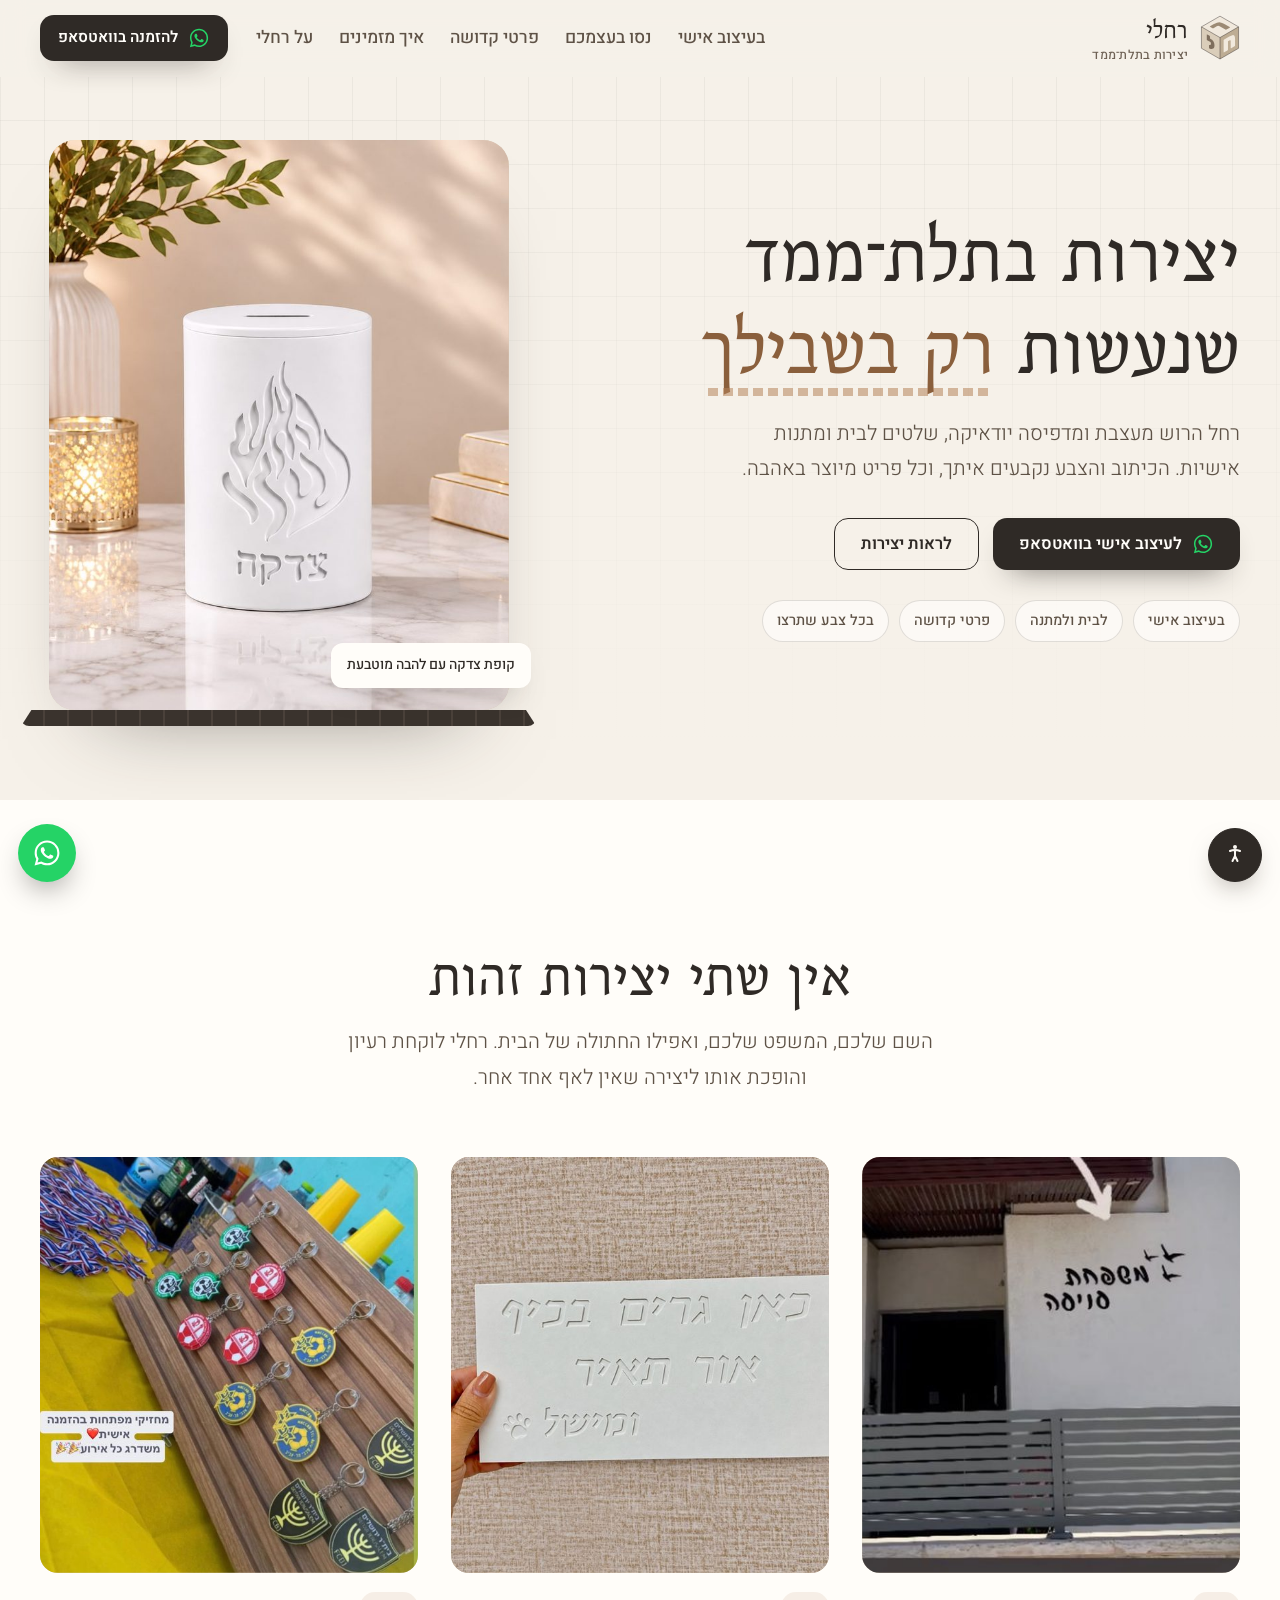
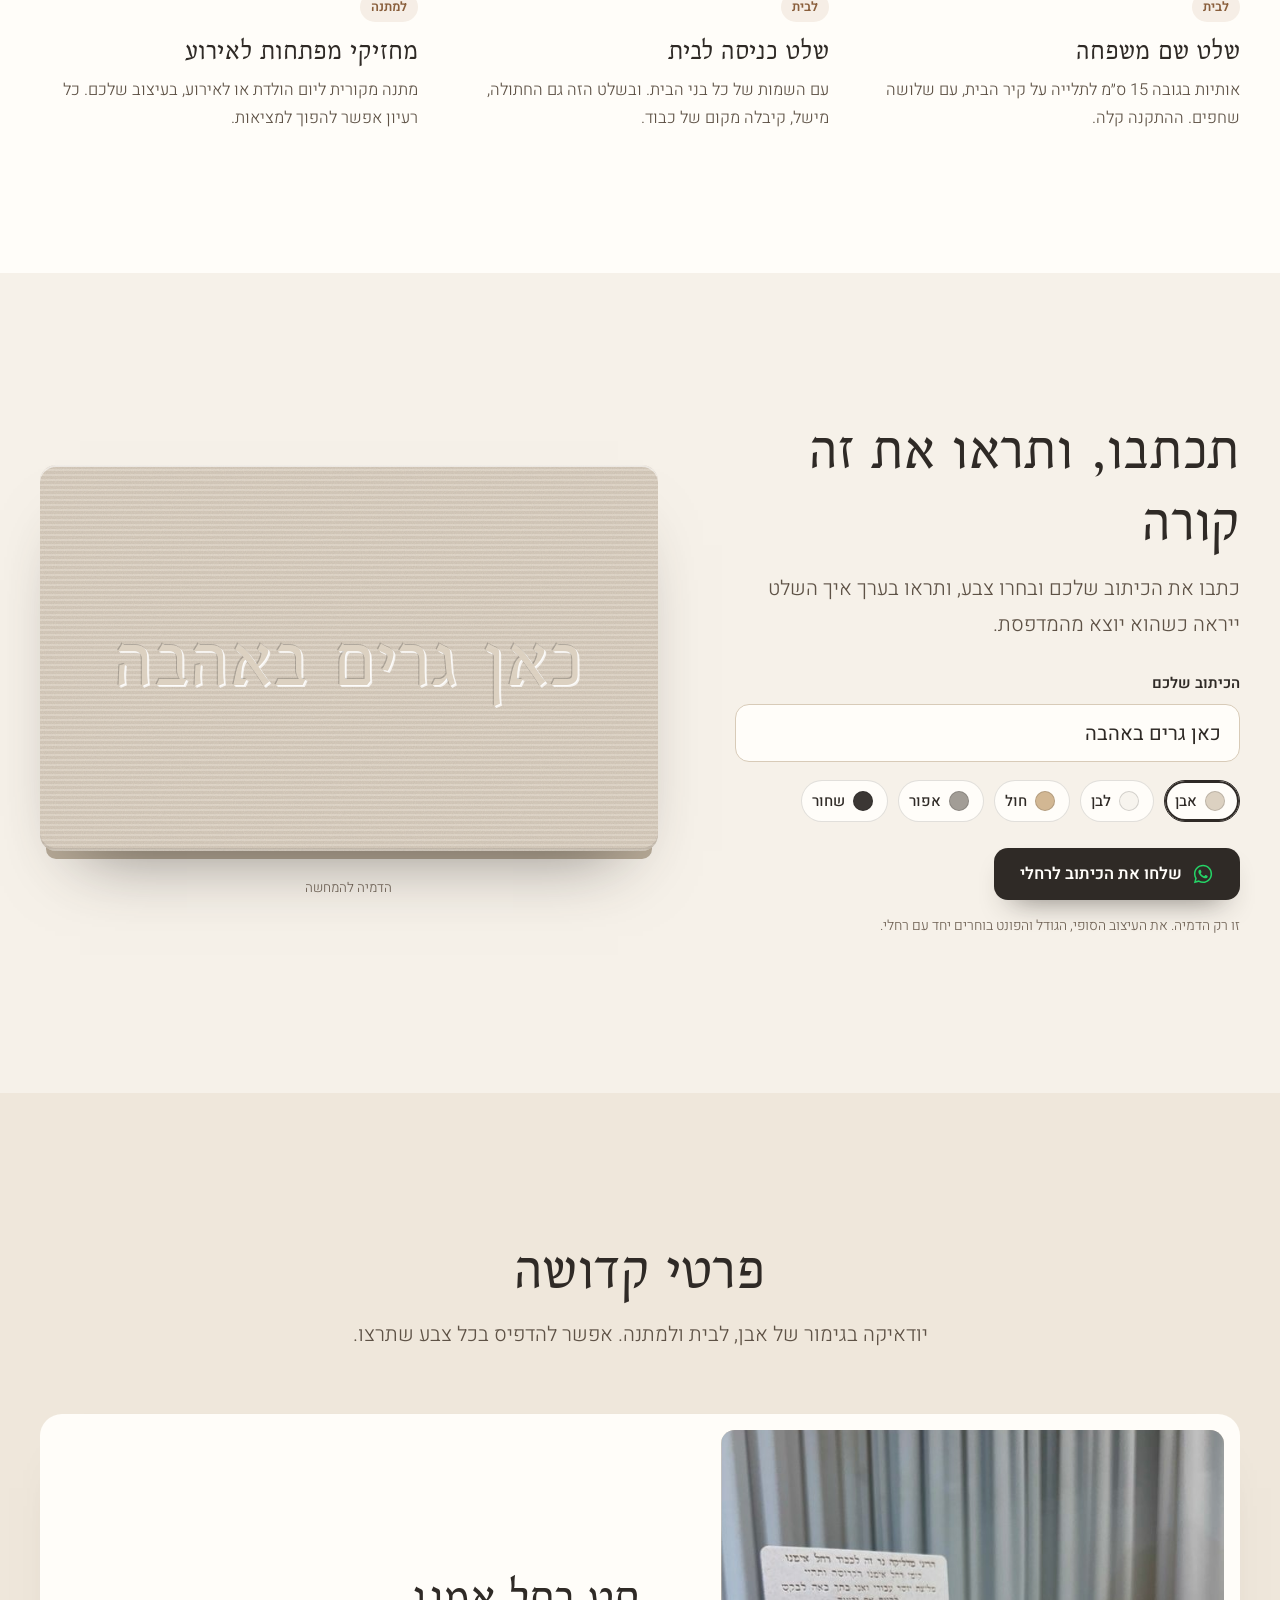
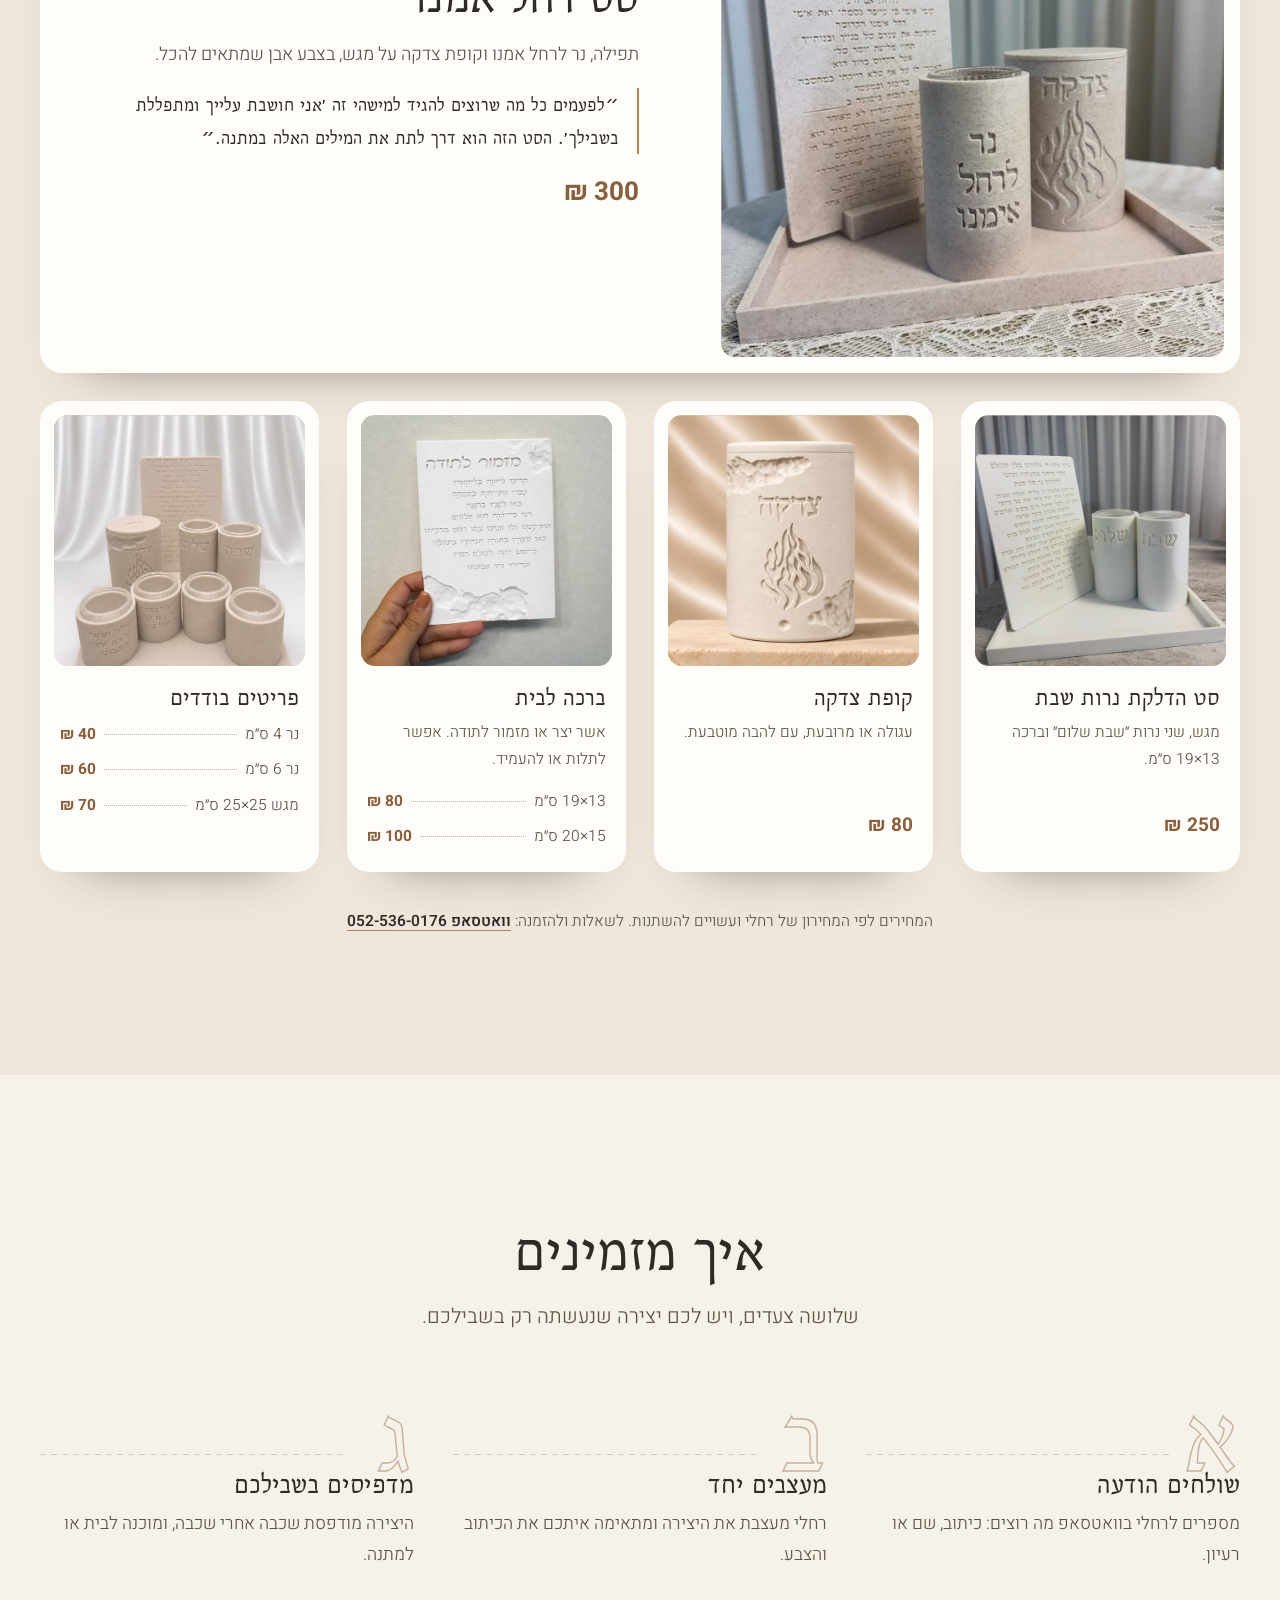
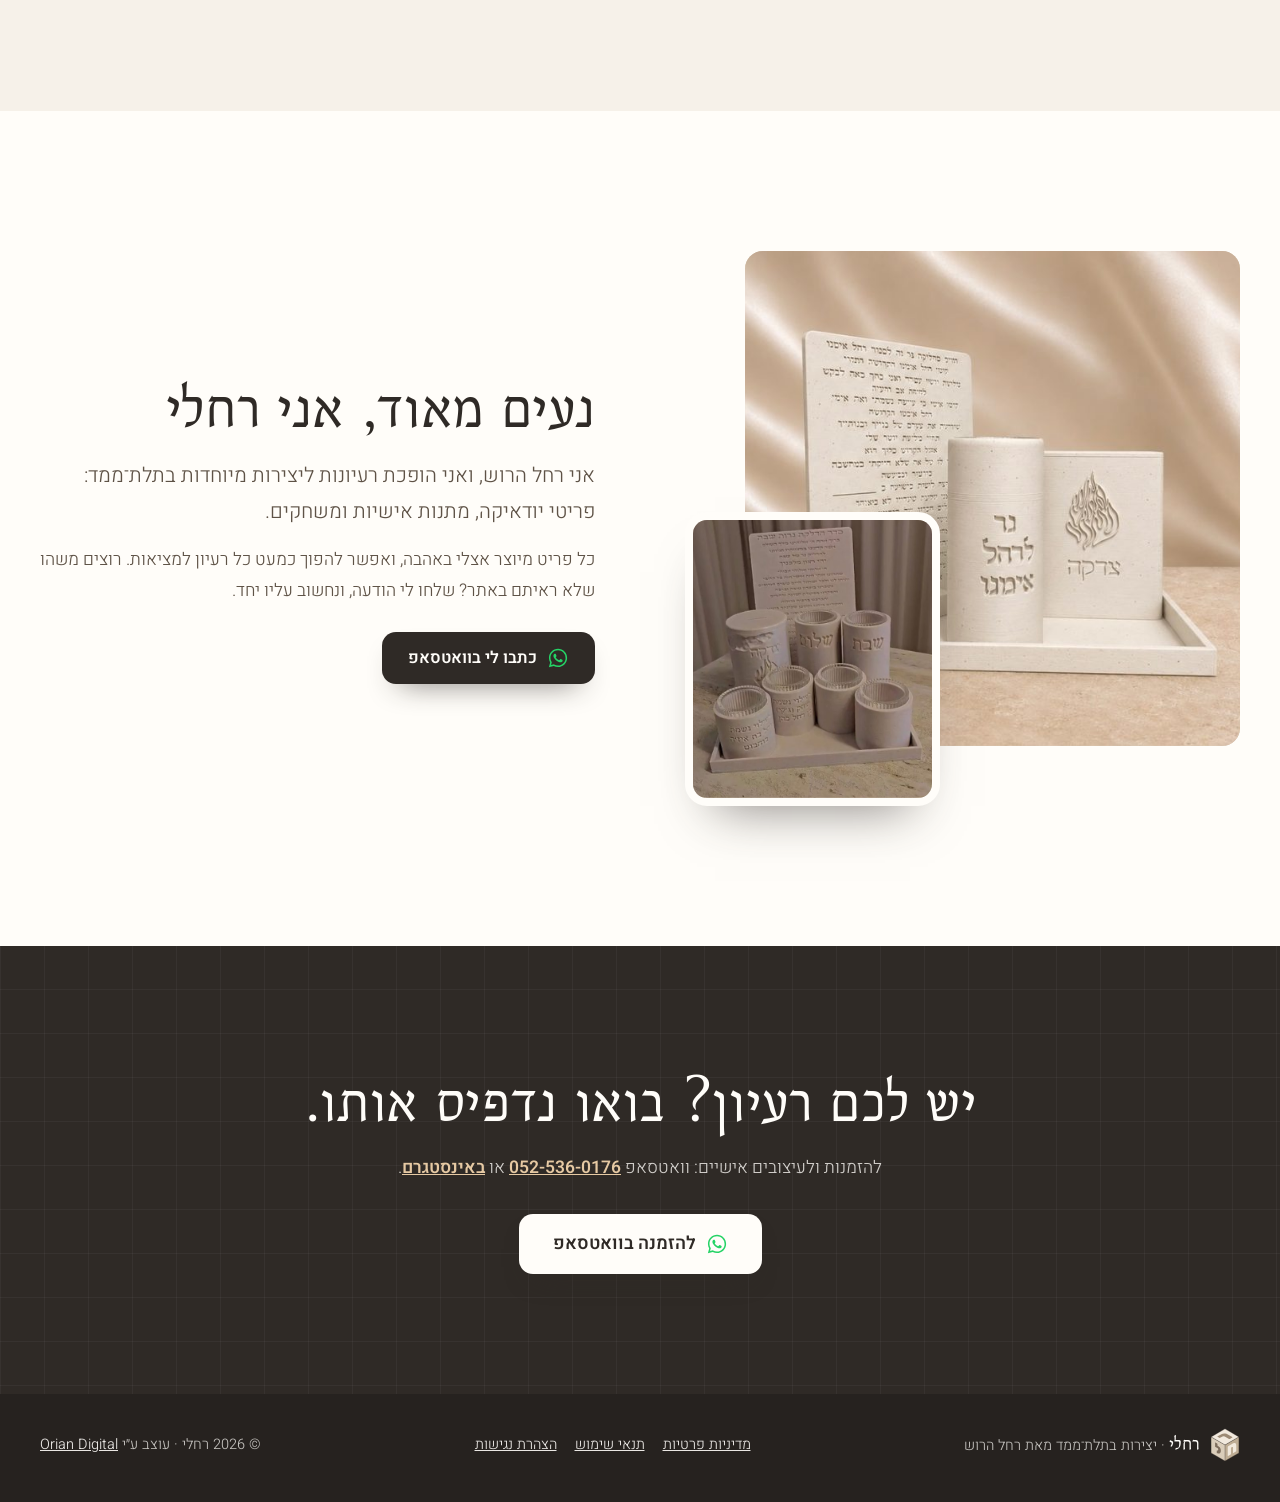
==== index.html @ adcd0f4c "Initial site: Racheli, 3D-printed creations Judaica, home signs and personal gifts by Rachel Harush." ====
<!doctype html>
<html lang="he" dir="rtl">
<head>
<meta charset="utf-8">
<meta name="viewport" content="width=device-width, initial-scale=1, viewport-fit=cover">
<meta http-equiv="Content-Security-Policy" content="default-src 'self'; img-src 'self' data:; style-src 'self' 'unsafe-inline'; font-src 'self'; script-src 'self' 'sha256-WzhNe/BAjKiag2z9b2kW58XaSIFwF8tFuSYi5JisRZw='; connect-src 'self'; base-uri 'self'; form-action 'self'; upgrade-insecure-requests">
<title>רחלי | יצירות בתלת־ממד בעיצוב אישי ויודאיקה</title>
<meta name="description" content="רחל הרוש מעצבת ומדפיסה בתלת־ממד יודאיקה, שלטים לבית ומתנות אישיות: סט רחל אמנו, סט נרות שבת, קופות צדקה ושלטי שם. בכל צבע, בהזמנה בוואטסאפ.">
<link rel="canonical" href="https://oriantoledano-ship-it.github.io/racheli-art3d/">
<meta name="theme-color" content="#F6F1E9">
<meta property="og:type" content="website">
<meta property="og:locale" content="he_IL">
<meta property="og:site_name" content="רחלי · יצירות בתלת־ממד">
<meta property="og:title" content="רחלי | יצירות בתלת־ממד בעיצוב אישי ויודאיקה">
<meta property="og:description" content="יודאיקה, שלטים לבית ומתנות אישיות בהדפסת תלת־ממד, בכיתוב ובצבע שתבחרו.">
<meta property="og:url" content="https://oriantoledano-ship-it.github.io/racheli-art3d/">
<meta property="og:image" content="https://oriantoledano-ship-it.github.io/racheli-art3d/assets/img/og.jpg">
<meta property="og:image:width" content="1200">
<meta property="og:image:height" content="630">
<meta property="og:image:alt" content="סט הדלקת נרות שבת לבן: ברכה, ושני נרות שבת שלום על מגש">
<meta name="twitter:card" content="summary_large_image">
<link rel="icon" href="favicon.ico" sizes="any">
<link rel="icon" type="image/png" sizes="32x32" href="assets/img/favicon-32.png">
<link rel="apple-touch-icon" href="assets/img/apple-touch-icon.png">
<link rel="preload" href="assets/fonts/Bellefair-hebrew.woff2" as="font" type="font/woff2" crossorigin>
<link rel="preload" href="assets/img/hero.jpg" as="image" imagesrcset="assets/img/hero-700.jpg 700w, assets/img/hero.jpg 1100w" imagesizes="(max-width: 760px) 88vw, 460px">
<link rel="stylesheet" href="assets/fonts/fonts.css">
<link rel="stylesheet" href="assets/site.css?v=1">
<link rel="stylesheet" href="assets/a11y.css?v=1">
<script src="assets/framebust.js"></script>
<script src="assets/a11y.js?v=1"></script>
<script src="assets/site.js?v=1" defer></script>
<script type="application/ld+json">{"@context": "https://schema.org", "@graph": [{"@type": "WebSite", "@id": "https://oriantoledano-ship-it.github.io/racheli-art3d/#website", "url": "https://oriantoledano-ship-it.github.io/racheli-art3d/", "name": "רחלי · יצירות בתלת־ממד", "inLanguage": "he-IL", "publisher": {"@id": "https://oriantoledano-ship-it.github.io/racheli-art3d/#studio"}}, {"@type": "Organization", "@id": "https://oriantoledano-ship-it.github.io/racheli-art3d/#studio", "name": "רחלי · יצירות בתלת־ממד", "alternateName": "Racheli Art 3D", "url": "https://oriantoledano-ship-it.github.io/racheli-art3d/", "logo": "https://oriantoledano-ship-it.github.io/racheli-art3d/assets/img/apple-touch-icon.png", "image": "https://oriantoledano-ship-it.github.io/racheli-art3d/assets/img/og.jpg", "description": "יצירות בהדפסת תלת־ממד בעיצוב אישי: יודאיקה, שלטים לבית, מתנות אישיות ומשחקים. כל פריט מיוצר באהבה.", "founder": {"@type": "Person", "@id": "https://oriantoledano-ship-it.github.io/racheli-art3d/#rachel", "name": "רחל הרוש"}, "contactPoint": {"@type": "ContactPoint", "telephone": "+972-52-536-0176", "contactType": "הזמנות", "availableLanguage": "he"}, "sameAs": ["https://www.instagram.com/racheli_art3d/"], "makesOffer": [{"@type": "Offer", "price": 300, "priceCurrency": "ILS", "itemOffered": {"@type": "Product", "name": "סט רחל אמנו", "description": "תפילה, נר לרחל אמנו וקופת צדקה על מגש, בצבע אבן", "image": "https://oriantoledano-ship-it.github.io/racheli-art3d/assets/img/p-rachel.jpg"}}, {"@type": "Offer", "price": 250, "priceCurrency": "ILS", "itemOffered": {"@type": "Product", "name": "סט הדלקת נרות שבת", "description": "מגש, שני נרות שבת שלום וברכה 13×19 ס״מ", "image": "https://oriantoledano-ship-it.github.io/racheli-art3d/assets/img/p-shabbat.jpg"}}, {"@type": "Offer", "price": 80, "priceCurrency": "ILS", "itemOffered": {"@type": "Product", "name": "קופת צדקה", "description": "עגולה או מרובעת, עם להבה מוטבעת", "image": "https://oriantoledano-ship-it.github.io/racheli-art3d/assets/img/p-tzedakah.jpg"}}, {"@type": "Offer", "price": 80, "priceCurrency": "ILS", "itemOffered": {"@type": "Product", "name": "ברכה 13×19 ס״מ", "description": "אשר יצר או מזמור לתודה, לתלייה או כמעמד", "image": "https://oriantoledano-ship-it.github.io/racheli-art3d/assets/img/p-blessing.jpg"}}, {"@type": "Offer", "price": 100, "priceCurrency": "ILS", "itemOffered": {"@type": "Product", "name": "ברכה 15×20 ס״מ", "description": "אשר יצר או מזמור לתודה, לתלייה או כמעמד", "image": "https://oriantoledano-ship-it.github.io/racheli-art3d/assets/img/p-blessing.jpg"}}, {"@type": "Offer", "price": 40, "priceCurrency": "ILS", "itemOffered": {"@type": "Product", "name": "נר 4 ס״מ", "description": "נר בגימור אבן", "image": "https://oriantoledano-ship-it.github.io/racheli-art3d/assets/img/p-candles.jpg"}}, {"@type": "Offer", "price": 60, "priceCurrency": "ILS", "itemOffered": {"@type": "Product", "name": "נר 6 ס״מ", "description": "נר בגימור אבן", "image": "https://oriantoledano-ship-it.github.io/racheli-art3d/assets/img/p-candles.jpg"}}, {"@type": "Offer", "price": 70, "priceCurrency": "ILS", "itemOffered": {"@type": "Product", "name": "מגש 25×25 ס״מ", "description": "מגש בגימור אבן", "image": "https://oriantoledano-ship-it.github.io/racheli-art3d/assets/img/p-candles.jpg"}}]}, {"@type": "WebPage", "@id": "https://oriantoledano-ship-it.github.io/racheli-art3d/#webpage", "url": "https://oriantoledano-ship-it.github.io/racheli-art3d/", "name": "רחלי | יצירות בתלת־ממד בעיצוב אישי ויודאיקה", "isPartOf": {"@id": "https://oriantoledano-ship-it.github.io/racheli-art3d/#website"}, "about": {"@id": "https://oriantoledano-ship-it.github.io/racheli-art3d/#studio"}, "inLanguage": "he-IL", "primaryImageOfPage": {"@type": "ImageObject", "url": "https://oriantoledano-ship-it.github.io/racheli-art3d/assets/img/og.jpg", "width": 1200, "height": 630}}]}</script>
<script type="speculationrules">{"prefetch":[{"where":{"href_matches":"/racheli-art3d/*"},"eagerness":"moderate"}]}</script>
</head>
<body>

<header class="nav" id="nav">
  <div class="shell nav__in">
    <a class="brand" href="#top">
      <span class="brand__mark" aria-hidden="true"><svg focusable="false" data-i="1" xmlns="http://www.w3.org/2000/svg" viewBox="360 92 280 316"><polygon points="500.0,100.0 629.9,175.0 500.0,250.0 370.1,175.0" fill="#F1E9DD"/><polygon points="370.1,175.0 500.0,250.0 500.0,400.0 370.1,325.0" fill="#D9CCB8"/><polygon points="500.0,250.0 629.9,175.0 629.9,325.0 500.0,400.0" fill="#BFAE95"/><line x1="370.1" y1="185.0" x2="500.0" y2="260.0" stroke="#FFFFFF" stroke-opacity=".22" stroke-width="1.2"/><line x1="500.0" y1="260.0" x2="629.9" y2="185.0" stroke="#000000" stroke-opacity=".07" stroke-width="1.2"/><line x1="370.1" y1="195.0" x2="500.0" y2="270.0" stroke="#FFFFFF" stroke-opacity=".22" stroke-width="1.2"/><line x1="500.0" y1="270.0" x2="629.9" y2="195.0" stroke="#000000" stroke-opacity=".07" stroke-width="1.2"/><line x1="370.1" y1="205.0" x2="500.0" y2="280.0" stroke="#FFFFFF" stroke-opacity=".22" stroke-width="1.2"/><line x1="500.0" y1="280.0" x2="629.9" y2="205.0" stroke="#000000" stroke-opacity=".07" stroke-width="1.2"/><line x1="370.1" y1="215.0" x2="500.0" y2="290.0" stroke="#FFFFFF" stroke-opacity=".22" stroke-width="1.2"/><line x1="500.0" y1="290.0" x2="629.9" y2="215.0" stroke="#000000" stroke-opacity=".07" stroke-width="1.2"/><line x1="370.1" y1="225.0" x2="500.0" y2="300.0" stroke="#FFFFFF" stroke-opacity=".22" stroke-width="1.2"/><line x1="500.0" y1="300.0" x2="629.9" y2="225.0" stroke="#000000" stroke-opacity=".07" stroke-width="1.2"/><line x1="370.1" y1="235.0" x2="500.0" y2="310.0" stroke="#FFFFFF" stroke-opacity=".22" stroke-width="1.2"/><line x1="500.0" y1="310.0" x2="629.9" y2="235.0" stroke="#000000" stroke-opacity=".07" stroke-width="1.2"/><line x1="370.1" y1="245.0" x2="500.0" y2="320.0" stroke="#FFFFFF" stroke-opacity=".22" stroke-width="1.2"/><line x1="500.0" y1="320.0" x2="629.9" y2="245.0" stroke="#000000" stroke-opacity=".07" stroke-width="1.2"/><line x1="370.1" y1="255.0" x2="500.0" y2="330.0" stroke="#FFFFFF" stroke-opacity=".22" stroke-width="1.2"/><line x1="500.0" y1="330.0" x2="629.9" y2="255.0" stroke="#000000" stroke-opacity=".07" stroke-width="1.2"/><line x1="370.1" y1="265.0" x2="500.0" y2="340.0" stroke="#FFFFFF" stroke-opacity=".22" stroke-width="1.2"/><line x1="500.0" y1="340.0" x2="629.9" y2="265.0" stroke="#000000" stroke-opacity=".07" stroke-width="1.2"/><line x1="370.1" y1="275.0" x2="500.0" y2="350.0" stroke="#FFFFFF" stroke-opacity=".22" stroke-width="1.2"/><line x1="500.0" y1="350.0" x2="629.9" y2="275.0" stroke="#000000" stroke-opacity=".07" stroke-width="1.2"/><line x1="370.1" y1="285.0" x2="500.0" y2="360.0" stroke="#FFFFFF" stroke-opacity=".22" stroke-width="1.2"/><line x1="500.0" y1="360.0" x2="629.9" y2="285.0" stroke="#000000" stroke-opacity=".07" stroke-width="1.2"/><line x1="370.1" y1="295.0" x2="500.0" y2="370.0" stroke="#FFFFFF" stroke-opacity=".22" stroke-width="1.2"/><line x1="500.0" y1="370.0" x2="629.9" y2="295.0" stroke="#000000" stroke-opacity=".07" stroke-width="1.2"/><line x1="370.1" y1="305.0" x2="500.0" y2="380.0" stroke="#FFFFFF" stroke-opacity=".22" stroke-width="1.2"/><line x1="500.0" y1="380.0" x2="629.9" y2="305.0" stroke="#000000" stroke-opacity=".07" stroke-width="1.2"/><line x1="370.1" y1="315.0" x2="500.0" y2="390.0" stroke="#FFFFFF" stroke-opacity=".22" stroke-width="1.2"/><line x1="500.0" y1="390.0" x2="629.9" y2="315.0" stroke="#000000" stroke-opacity=".07" stroke-width="1.2"/><path d="M54.4 0.0Q53.3 0.0 52.5 -0.75Q51.7 -1.5 51.7 -2.6V-32.1Q51.7 -35.9 49.85 -37.75Q48.0 -39.6 44.3 -39.6H27.599999999999998Q26.5 -39.6 25.7 -40.400000000000006Q24.9 -41.2 24.9 -42.300000000000004V-54.400000000000006Q24.9 -55.5 25.7 -56.3Q26.5 -57.1 27.599999999999998 -57.1H44.9Q54.2 -57.1 60.7 -54.95Q67.2 -52.800000000000004 70.6 -47.5Q74.0 -42.2 74.0 -32.7V-2.7Q74.0 -1.6 73.2 -0.8Q72.4 0.0 71.30000000000001 0.0Z" fill="#9C8A74" transform="matrix(129.904,-75.000,129.904,75.000,370.10,175.00) translate(.5,0.200) scale(0.01051) translate(-50,57.10)"/><path d="M23.75 0.0Q22.650000000000002 0.0 21.85 -0.8Q21.05 -1.6 21.05 -2.7V-54.400000000000006Q21.05 -55.5 21.85 -56.3Q22.650000000000002 -57.1 23.75 -57.1H50.35Q59.85 -57.1 66.35 -54.85Q72.85 -52.6 76.2 -47.05Q79.55000000000001 -41.5 79.55000000000001 -31.700000000000003V-2.7Q79.55000000000001 -1.6 78.75 -0.8Q77.95 0.0 76.85 0.0H59.95Q58.85 0.0 58.050000000000004 -0.75Q57.25000000000001 -1.5 57.25000000000001 -2.6V-32.1Q57.25000000000001 -35.9 55.400000000000006 -37.75Q53.550000000000004 -39.6 49.85 -39.6H43.35V-2.7Q43.35 -1.6 42.55 -0.8Q41.75 0.0 40.650000000000006 0.0Z" fill="#F1E9DD" transform="matrix(129.904,-75.000,0.000,150.000,500.00,250.00) translate(.5,0.200) scale(0.01051) translate(-50,57.10)"/><path d="M41.75 1.5Q40.75 1.7000000000000002 39.85 0.55Q38.95 -0.6000000000000001 38.95 -1.7000000000000002V-15.600000000000001Q38.95 -16.7 39.800000000000004 -17.75Q40.650000000000006 -18.8 41.650000000000006 -19.200000000000003L44.35 -20.3Q46.150000000000006 -21.1 47.75 -22.450000000000003Q49.35 -23.8 50.35 -26.0Q51.35 -28.200000000000003 51.35 -31.5Q51.35 -34.0 50.85 -35.55Q50.35 -37.1 49.05 -37.85Q47.75 -38.6 45.25 -38.6H43.55Q42.55 -38.6 41.7 -39.400000000000006Q40.85 -40.2 40.85 -41.300000000000004V-54.6Q40.85 -55.6 41.7 -56.35Q42.55 -57.1 43.55 -57.1H50.25Q59.050000000000004 -57.1 64.35000000000001 -54.0Q69.65 -50.900000000000006 72.05000000000001 -45.400000000000006Q74.45 -39.900000000000006 74.45 -32.6Q74.45 -26.0 72.1 -20.5Q69.75 -15.0 65.65 -10.8Q61.550000000000004 -6.6000000000000005 56.45 -3.7500000000000004Q51.35 -0.9 45.75 0.5ZM48.150000000000006 -38.6H27.05Q25.95 -38.6 25.15 -39.400000000000006Q24.35 -40.2 24.35 -41.300000000000004V-68.3Q24.35 -69.4 25.15 -70.2Q25.95 -71.0 27.05 -71.0H42.35Q43.45 -71.0 44.25 -70.2Q45.05 -69.4 45.05 -68.3V-57.1H48.150000000000006Z" fill="#7E6E5D" transform="matrix(129.904,75.000,0.000,150.000,370.10,175.00) translate(.5,0.200) scale(0.00827) translate(-50,71.00)"/><polyline points="370.1,175.0 500.0,100.0 629.9,175.0 629.9,325.0 500.0,400.0 370.1,325.0 370.1,175.0" fill="none" stroke="#2F2A26" stroke-width="3" stroke-linejoin="round"/><polyline points="370.1,175.0 500.0,250.0 629.9,175.0" fill="none" stroke="#2F2A26" stroke-width="3" stroke-linejoin="round"/><line x1="500" y1="250" x2="500" y2="400" stroke="#2F2A26" stroke-width="3"/></svg></span>
      <span class="brand__txt"><b>רחלי</b><small>יצירות בתלת־ממד</small></span>
    </a>
    <nav class="nav__links" aria-label="ניווט ראשי">
      <a href="#custom">בעיצוב אישי</a>
      <a href="#try">נסו בעצמכם</a>
      <a href="#judaica">פרטי קדושה</a>
      <a href="#order">איך מזמינים</a>
      <a href="#about">על רחלי</a>
    </nav>
    <a class="btn btn--wa nav__cta" href="https://wa.me/972525360176?text=%D7%94%D7%99%D7%99%20%D7%A8%D7%97%D7%9C%D7%99%2C%20%D7%94%D7%92%D7%A2%D7%AA%D7%99%20%D7%9E%D7%94%D7%90%D7%AA%D7%A8%20%D7%95%D7%90%D7%A9%D7%9E%D7%97%20%D7%9C%D7%A9%D7%9E%D7%95%D7%A2%20%D7%A2%D7%9C%20%D7%99%D7%A6%D7%99%D7%A8%D7%94" target="_blank" rel="noopener noreferrer"><svg viewBox="0 0 24 24" aria-hidden="true"><path fill="currentColor" d="M12.04 2C6.58 2 2.13 6.45 2.13 11.91c0 1.75.46 3.45 1.32 4.95L2.05 22l5.25-1.38c1.45.79 3.08 1.21 4.74 1.21 5.46 0 9.91-4.45 9.91-9.91C21.95 6.45 17.5 2 12.04 2zm0 18.15c-1.48 0-2.93-.4-4.2-1.15l-.3-.18-3.12.82.83-3.04-.2-.31a8.26 8.26 0 0 1-1.26-4.38c0-4.54 3.7-8.24 8.25-8.24 2.2 0 4.27.86 5.83 2.42a8.18 8.18 0 0 1 2.41 5.83c0 4.54-3.7 8.23-8.24 8.23zm4.52-6.16c-.25-.12-1.47-.72-1.69-.81-.23-.08-.39-.12-.56.12-.17.25-.64.81-.78.97-.14.17-.29.19-.54.06-.25-.12-1.05-.39-1.99-1.23-.74-.66-1.23-1.47-1.38-1.72-.14-.25-.02-.38.11-.51.11-.11.25-.29.37-.43.12-.14.17-.25.25-.41.08-.17.04-.31-.02-.43-.06-.12-.56-1.34-.76-1.84-.2-.48-.41-.42-.56-.43h-.48c-.17 0-.43.06-.66.31-.22.25-.86.85-.86 2.07 0 1.22.89 2.4 1.01 2.56.12.17 1.75 2.67 4.23 3.74.59.26 1.05.41 1.41.52.59.19 1.13.16 1.56.1.48-.07 1.47-.6 1.67-1.18.21-.58.21-1.07.14-1.18-.06-.1-.23-.16-.48-.28z"/></svg>להזמנה בוואטסאפ</a>
    <button class="nav__burger" type="button" aria-label="פתיחת תפריט" aria-expanded="false" aria-controls="drawer"><span></span><span></span><span></span></button>
  </div>
</header>

<div class="drawer" id="drawer" hidden>
  <nav aria-label="ניווט במובייל">
    <a href="#custom">בעיצוב אישי</a>
    <a href="#try">נסו בעצמכם</a>
    <a href="#judaica">פרטי קדושה</a>
    <a href="#order">איך מזמינים</a>
    <a href="#about">על רחלי</a>
  </nav>
  <a class="btn btn--wa" href="https://wa.me/972525360176?text=%D7%94%D7%99%D7%99%20%D7%A8%D7%97%D7%9C%D7%99%2C%20%D7%94%D7%92%D7%A2%D7%AA%D7%99%20%D7%9E%D7%94%D7%90%D7%AA%D7%A8%20%D7%95%D7%90%D7%A9%D7%9E%D7%97%20%D7%9C%D7%A9%D7%9E%D7%95%D7%A2%20%D7%A2%D7%9C%20%D7%99%D7%A6%D7%99%D7%A8%D7%94" target="_blank" rel="noopener noreferrer"><svg viewBox="0 0 24 24" aria-hidden="true"><path fill="currentColor" d="M12.04 2C6.58 2 2.13 6.45 2.13 11.91c0 1.75.46 3.45 1.32 4.95L2.05 22l5.25-1.38c1.45.79 3.08 1.21 4.74 1.21 5.46 0 9.91-4.45 9.91-9.91C21.95 6.45 17.5 2 12.04 2zm0 18.15c-1.48 0-2.93-.4-4.2-1.15l-.3-.18-3.12.82.83-3.04-.2-.31a8.26 8.26 0 0 1-1.26-4.38c0-4.54 3.7-8.24 8.25-8.24 2.2 0 4.27.86 5.83 2.42a8.18 8.18 0 0 1 2.41 5.83c0 4.54-3.7 8.23-8.24 8.23zm4.52-6.16c-.25-.12-1.47-.72-1.69-.81-.23-.08-.39-.12-.56.12-.17.25-.64.81-.78.97-.14.17-.29.19-.54.06-.25-.12-1.05-.39-1.99-1.23-.74-.66-1.23-1.47-1.38-1.72-.14-.25-.02-.38.11-.51.11-.11.25-.29.37-.43.12-.14.17-.25.25-.41.08-.17.04-.31-.02-.43-.06-.12-.56-1.34-.76-1.84-.2-.48-.41-.42-.56-.43h-.48c-.17 0-.43.06-.66.31-.22.25-.86.85-.86 2.07 0 1.22.89 2.4 1.01 2.56.12.17 1.75 2.67 4.23 3.74.59.26 1.05.41 1.41.52.59.19 1.13.16 1.56.1.48-.07 1.47-.6 1.67-1.18.21-.58.21-1.07.14-1.18-.06-.1-.23-.16-.48-.28z"/></svg>להזמנה בוואטסאפ</a>
</div>

<main id="top">

<section class="hero" aria-label="רחלי, יצירות בתלת־ממד">
  <div class="shell hero__in">
    <div class="hero__copy">
      <h1 class="hero__title"><span class="ln">יצירות בתלת־ממד</span> <span class="ln">שנעשות <em>רק בשבילך</em></span></h1>
      <p class="hero__lede">רחל הרוש מעצבת ומדפיסה יודאיקה, שלטים לבית ומתנות אישיות. הכיתוב והצבע נקבעים איתך, וכל פריט מיוצר באהבה.</p>
      <div class="hero__cta">
        <a class="btn btn--wa" href="https://wa.me/972525360176?text=%D7%94%D7%99%D7%99%20%D7%A8%D7%97%D7%9C%D7%99%2C%20%D7%94%D7%92%D7%A2%D7%AA%D7%99%20%D7%9E%D7%94%D7%90%D7%AA%D7%A8%20%D7%95%D7%90%D7%A9%D7%9E%D7%97%20%D7%9C%D7%A9%D7%9E%D7%95%D7%A2%20%D7%A2%D7%9C%20%D7%99%D7%A6%D7%99%D7%A8%D7%94" target="_blank" rel="noopener noreferrer"><svg viewBox="0 0 24 24" aria-hidden="true"><path fill="currentColor" d="M12.04 2C6.58 2 2.13 6.45 2.13 11.91c0 1.75.46 3.45 1.32 4.95L2.05 22l5.25-1.38c1.45.79 3.08 1.21 4.74 1.21 5.46 0 9.91-4.45 9.91-9.91C21.95 6.45 17.5 2 12.04 2zm0 18.15c-1.48 0-2.93-.4-4.2-1.15l-.3-.18-3.12.82.83-3.04-.2-.31a8.26 8.26 0 0 1-1.26-4.38c0-4.54 3.7-8.24 8.25-8.24 2.2 0 4.27.86 5.83 2.42a8.18 8.18 0 0 1 2.41 5.83c0 4.54-3.7 8.23-8.24 8.23zm4.52-6.16c-.25-.12-1.47-.72-1.69-.81-.23-.08-.39-.12-.56.12-.17.25-.64.81-.78.97-.14.17-.29.19-.54.06-.25-.12-1.05-.39-1.99-1.23-.74-.66-1.23-1.47-1.38-1.72-.14-.25-.02-.38.11-.51.11-.11.25-.29.37-.43.12-.14.17-.25.25-.41.08-.17.04-.31-.02-.43-.06-.12-.56-1.34-.76-1.84-.2-.48-.41-.42-.56-.43h-.48c-.17 0-.43.06-.66.31-.22.25-.86.85-.86 2.07 0 1.22.89 2.4 1.01 2.56.12.17 1.75 2.67 4.23 3.74.59.26 1.05.41 1.41.52.59.19 1.13.16 1.56.1.48-.07 1.47-.6 1.67-1.18.21-.58.21-1.07.14-1.18-.06-.1-.23-.16-.48-.28z"/></svg>לעיצוב אישי בוואטסאפ</a>
        <a class="btn btn--line" href="#custom">לראות יצירות</a>
      </div>
      <ul class="hero__tags">
        <li>בעיצוב אישי</li>
        <li>לבית ולמתנה</li>
        <li>פרטי קדושה</li>
        <li>בכל צבע שתרצו</li>
      </ul>
    </div>
    <figure class="hero__media">
      <div class="pr pr--hero">
        <img src="assets/img/hero.jpg" srcset="assets/img/hero-700.jpg 700w, assets/img/hero.jpg 1100w" sizes="(max-width: 760px) 88vw, 460px" alt="קופת צדקה לבנה עם להבה מוטבעת והמילה צדקה, על משטח שיש" width="1100" height="1363" fetchpriority="high">
      </div>
      <figcaption>קופת צדקה עם להבה מוטבעת</figcaption>
    </figure>
  </div>
</section>

<section class="custom" id="custom">
  <div class="shell">
    <header class="sec-head">
      <h2 class="h2 rv">אין שתי יצירות זהות</h2>
      <p class="lede rv">השם שלכם, המשפט שלכם, ואפילו החתולה של הבית. רחלי לוקחת רעיון והופכת אותו ליצירה שאין לאף אחד אחר.</p>
    </header>
    <div class="cards">
      <article class="card rv">
        <div class="pr"><img src="assets/img/c-family-600.jpg" srcset="assets/img/c-family-600.jpg 600w, assets/img/c-family.jpg 1000w" sizes="(max-width: 760px) 92vw, 380px" alt="שלט שם משפחה בתלת־ממד על קיר הבית, עם שחפים" width="600" height="438" loading="lazy"></div>
        <span class="card__kind">לבית</span>
        <h3>שלט שם משפחה</h3>
        <p>אותיות בגובה 15 ס״מ לתלייה על קיר הבית, עם שלושה שחפים. ההתקנה קלה.</p>
      </article>
      <article class="card rv">
        <div class="pr"><img src="assets/img/c-entrance-600.jpg" srcset="assets/img/c-entrance-600.jpg 600w, assets/img/c-entrance.jpg 1000w" sizes="(max-width: 760px) 92vw, 380px" alt="שלט כניסה לבן בכתב יד: כאן גרים בכיף, עם השמות וטביעת כף רגל של חתולה" width="600" height="606" loading="lazy"></div>
        <span class="card__kind">לבית</span>
        <h3>שלט כניסה לבית</h3>
        <p>עם השמות של כל בני הבית. ובשלט הזה גם החתולה, מישל, קיבלה מקום של כבוד.</p>
      </article>
      <article class="card rv">
        <div class="pr"><img src="assets/img/c-keychains-600.jpg" srcset="assets/img/c-keychains-600.jpg 600w, assets/img/c-keychains.jpg 1000w" sizes="(max-width: 760px) 92vw, 380px" alt="מחזיקי מפתחות צבעוניים בעיצוב אישי, תלויים על לוח עץ באירוע" width="600" height="729" loading="lazy"></div>
        <span class="card__kind">למתנה</span>
        <h3>מחזיקי מפתחות לאירוע</h3>
        <p>מתנה מקורית ליום הולדת או לאירוע, בעיצוב שלכם. כל רעיון אפשר להפוך למציאות.</p>
      </article>
    </div>
  </div>
</section>

<section class="try" id="try">
  <div class="shell try__in">
    <div class="try__copy">
      <h2 class="h2 rv">תכתבו, ותראו את זה קורה</h2>
      <p class="lede rv">כתבו את הכיתוב שלכם ובחרו צבע, ותראו בערך איך השלט ייראה כשהוא יוצא מהמדפסת.</p>
      <label class="field rv" for="tryText"><span>הכיתוב שלכם</span>
        <input id="tryText" type="text" maxlength="34" value="כאן גרים באהבה" autocomplete="off">
      </label>
      <div class="swatches rv" role="radiogroup" aria-label="צבע">
        <button type="button" class="sw is-on" role="radio" aria-checked="true" data-c="stone" style="--c:#DCD1C1">אבן</button>
        <button type="button" class="sw" role="radio" aria-checked="false" data-c="white" style="--c:#F7F4EE">לבן</button>
        <button type="button" class="sw" role="radio" aria-checked="false" data-c="sand" style="--c:#D2B793">חול</button>
        <button type="button" class="sw" role="radio" aria-checked="false" data-c="grey" style="--c:#A29D96">אפור</button>
        <button type="button" class="sw" role="radio" aria-checked="false" data-c="black" style="--c:#3B3734">שחור</button>
      </div>
      <a class="btn btn--wa rv" id="trySend" href="https://wa.me/972525360176?text=%D7%94%D7%99%D7%99%20%D7%A8%D7%97%D7%9C%D7%99%2C%20%D7%94%D7%92%D7%A2%D7%AA%D7%99%20%D7%9E%D7%94%D7%90%D7%AA%D7%A8%20%D7%95%D7%90%D7%A9%D7%9E%D7%97%20%D7%9C%D7%A9%D7%9E%D7%95%D7%A2%20%D7%A2%D7%9C%20%D7%99%D7%A6%D7%99%D7%A8%D7%94" target="_blank" rel="noopener noreferrer"><svg viewBox="0 0 24 24" aria-hidden="true"><path fill="currentColor" d="M12.04 2C6.58 2 2.13 6.45 2.13 11.91c0 1.75.46 3.45 1.32 4.95L2.05 22l5.25-1.38c1.45.79 3.08 1.21 4.74 1.21 5.46 0 9.91-4.45 9.91-9.91C21.95 6.45 17.5 2 12.04 2zm0 18.15c-1.48 0-2.93-.4-4.2-1.15l-.3-.18-3.12.82.83-3.04-.2-.31a8.26 8.26 0 0 1-1.26-4.38c0-4.54 3.7-8.24 8.25-8.24 2.2 0 4.27.86 5.83 2.42a8.18 8.18 0 0 1 2.41 5.83c0 4.54-3.7 8.23-8.24 8.23zm4.52-6.16c-.25-.12-1.47-.72-1.69-.81-.23-.08-.39-.12-.56.12-.17.25-.64.81-.78.97-.14.17-.29.19-.54.06-.25-.12-1.05-.39-1.99-1.23-.74-.66-1.23-1.47-1.38-1.72-.14-.25-.02-.38.11-.51.11-.11.25-.29.37-.43.12-.14.17-.25.25-.41.08-.17.04-.31-.02-.43-.06-.12-.56-1.34-.76-1.84-.2-.48-.41-.42-.56-.43h-.48c-.17 0-.43.06-.66.31-.22.25-.86.85-.86 2.07 0 1.22.89 2.4 1.01 2.56.12.17 1.75 2.67 4.23 3.74.59.26 1.05.41 1.41.52.59.19 1.13.16 1.56.1.48-.07 1.47-.6 1.67-1.18.21-.58.21-1.07.14-1.18-.06-.1-.23-.16-.48-.28z"/></svg>שלחו את הכיתוב לרחלי</a>
      <p class="try__note rv">זו רק הדמיה. את העיצוב הסופי, הגודל והפונט בוחרים יחד עם רחלי.</p>
    </div>
    <div class="plaque-wrap rv" aria-live="polite">
      <div class="plaque" id="plaque" data-c="stone">
        <span class="plaque__txt" id="plaqueTxt">כאן גרים באהבה</span>
        <i class="plaque__nozzle" aria-hidden="true"></i>
      </div>
      <p class="plaque__cap">הדמיה להמחשה</p>
    </div>
  </div>
</section>

<section class="judaica" id="judaica">
  <div class="shell">
    <header class="sec-head">
      <h2 class="h2 rv">פרטי קדושה</h2>
      <p class="lede rv">יודאיקה בגימור של אבן, לבית ולמתנה. אפשר להדפיס בכל צבע שתרצו.</p>
    </header>
    <div class="products">
      <article class="prod prod--wide rv">
        <div class="pr"><img src="assets/img/p-rachel-600.jpg" srcset="assets/img/p-rachel-600.jpg 600w, assets/img/p-rachel.jpg 1000w" sizes="(max-width: 760px) 92vw, 520px" alt="סט רחל אמנו בצבע אבן: תפילה, נר לרחל אמנו וקופת צדקה על מגש" width="600" height="750" loading="lazy"></div>
        <div class="prod__body">
          <h3>סט רחל אמנו</h3>
          <p>תפילה, נר לרחל אמנו וקופת צדקה על מגש, בצבע אבן שמתאים להכל.</p>
          <blockquote>״לפעמים כל מה שרוצים להגיד למישהי זה ׳אני חושבת עלייך ומתפללת בשבילך׳. הסט הזה הוא דרך לתת את המילים האלה במתנה.״</blockquote>
          <p class="price">300 ₪</p>
        </div>
      </article>
      <article class="prod rv">
        <div class="pr"><img src="assets/img/p-shabbat-600.jpg" srcset="assets/img/p-shabbat-600.jpg 600w, assets/img/p-shabbat.jpg 1200w" sizes="(max-width: 760px) 92vw, 380px" alt="סט הדלקת נרות שבת לבן: ברכה ושני נרות שבת שלום על מגש" width="600" height="640" loading="lazy"></div>
        <h3>סט הדלקת נרות שבת</h3>
        <p>מגש, שני נרות ״שבת שלום״ וברכה 13×19 ס״מ.</p>
        <p class="price">250 ₪</p>
      </article>
      <article class="prod rv">
        <div class="pr"><img src="assets/img/p-tzedakah-600.jpg" srcset="assets/img/p-tzedakah-600.jpg 600w, assets/img/p-tzedakah.jpg 900w" sizes="(max-width: 760px) 92vw, 380px" alt="קופת צדקה בגימור אבן עם להבה מוטבעת" width="600" height="600" loading="lazy"></div>
        <h3>קופת צדקה</h3>
        <p>עגולה או מרובעת, עם להבה מוטבעת.</p>
        <p class="price">80 ₪</p>
      </article>
      <article class="prod rv">
        <div class="pr"><img src="assets/img/p-blessing-600.jpg" srcset="assets/img/p-blessing-600.jpg 600w, assets/img/p-blessing.jpg 1000w" sizes="(max-width: 760px) 92vw, 380px" alt="ברכת מזמור לתודה לבנה עם שוליים בגימור אבן, ביד" width="600" height="609" loading="lazy"></div>
        <h3>ברכה לבית</h3>
        <p>אשר יצר או מזמור לתודה. אפשר לתלות או להעמיד.</p>
        <ul class="plist">
          <li><span>13×19 ס״מ</span><i></i><b>80 ₪</b></li>
          <li><span>15×20 ס״מ</span><i></i><b>100 ₪</b></li>
        </ul>
      </article>
      <article class="prod rv">
        <div class="pr"><img src="assets/img/p-candles-600.jpg" srcset="assets/img/p-candles-600.jpg 600w, assets/img/p-candles.jpg 1000w" sizes="(max-width: 760px) 92vw, 380px" alt="נרות בגימור אבן עם כיתוב שבת שלום, קופת צדקה וברכה" width="600" height="643" loading="lazy"></div>
        <h3>פריטים בודדים</h3>
        <ul class="plist">
          <li><span>נר 4 ס״מ</span><i></i><b>40 ₪</b></li>
          <li><span>נר 6 ס״מ</span><i></i><b>60 ₪</b></li>
          <li><span>מגש 25×25 ס״מ</span><i></i><b>70 ₪</b></li>
        </ul>
      </article>
    </div>
    <p class="judaica__note rv">המחירים לפי המחירון של רחלי ועשויים להשתנות. לשאלות ולהזמנה: <a href="https://wa.me/972525360176?text=%D7%94%D7%99%D7%99%20%D7%A8%D7%97%D7%9C%D7%99%2C%20%D7%94%D7%92%D7%A2%D7%AA%D7%99%20%D7%9E%D7%94%D7%90%D7%AA%D7%A8%20%D7%95%D7%90%D7%A9%D7%9E%D7%97%20%D7%9C%D7%A9%D7%9E%D7%95%D7%A2%20%D7%A2%D7%9C%20%D7%99%D7%A6%D7%99%D7%A8%D7%94" target="_blank" rel="noopener noreferrer">וואטסאפ 052-536-0176</a></p>
  </div>
</section>

<section class="order" id="order">
  <div class="shell">
    <header class="sec-head">
      <h2 class="h2 rv">איך מזמינים</h2>
      <p class="lede rv">שלושה צעדים, ויש לכם יצירה שנעשתה רק בשבילכם.</p>
    </header>
    <ol class="steps">
      <li class="rv"><span class="steps__n" aria-hidden="true">א</span><h3>שולחים הודעה</h3><p>מספרים לרחלי בוואטסאפ מה רוצים: כיתוב, שם או רעיון.</p></li>
      <li class="rv"><span class="steps__n" aria-hidden="true">ב</span><h3>מעצבים יחד</h3><p>רחלי מעצבת את היצירה ומתאימה איתכם את הכיתוב והצבע.</p></li>
      <li class="rv"><span class="steps__n" aria-hidden="true">ג</span><h3>מדפיסים בשבילכם</h3><p>היצירה מודפסת שכבה אחרי שכבה, ומוכנה לבית או למתנה.</p></li>
    </ol>
  </div>
</section>

<section class="about" id="about">
  <div class="shell about__in">
    <div class="about__media rv">
      <div class="pr"><img src="assets/img/a-rachel-w-600.jpg" srcset="assets/img/a-rachel-w-600.jpg 600w, assets/img/a-rachel-w.jpg 900w" sizes="(max-width: 760px) 80vw, 360px" alt="סט רחל אמנו לבן על מגש, על רקע סאטן" width="600" height="589" loading="lazy"></div>
      <div class="pr pr--small"><img src="assets/img/a-tray-600.jpg" srcset="assets/img/a-tray-600.jpg 600w, assets/img/a-tray.jpg 1000w" sizes="(max-width: 760px) 50vw, 240px" alt="מגש עם נרות בגימור אבן, קופת צדקה וברכה" width="600" height="726" loading="lazy"></div>
    </div>
    <div class="about__copy">
      <h2 class="h2 rv">נעים מאוד, אני רחלי</h2>
      <p class="lede rv">אני רחל הרוש, ואני הופכת רעיונות ליצירות מיוחדות בתלת־ממד: פריטי יודאיקה, מתנות אישיות ומשחקים.</p>
      <p class="rv">כל פריט מיוצר אצלי באהבה, ואפשר להפוך כמעט כל רעיון למציאות. רוצים משהו שלא ראיתם באתר? שלחו לי הודעה, ונחשוב עליו יחד.</p>
      <a class="btn btn--wa rv" href="https://wa.me/972525360176?text=%D7%94%D7%99%D7%99%20%D7%A8%D7%97%D7%9C%D7%99%2C%20%D7%94%D7%92%D7%A2%D7%AA%D7%99%20%D7%9E%D7%94%D7%90%D7%AA%D7%A8%20%D7%95%D7%90%D7%A9%D7%9E%D7%97%20%D7%9C%D7%A9%D7%9E%D7%95%D7%A2%20%D7%A2%D7%9C%20%D7%99%D7%A6%D7%99%D7%A8%D7%94" target="_blank" rel="noopener noreferrer"><svg viewBox="0 0 24 24" aria-hidden="true"><path fill="currentColor" d="M12.04 2C6.58 2 2.13 6.45 2.13 11.91c0 1.75.46 3.45 1.32 4.95L2.05 22l5.25-1.38c1.45.79 3.08 1.21 4.74 1.21 5.46 0 9.91-4.45 9.91-9.91C21.95 6.45 17.5 2 12.04 2zm0 18.15c-1.48 0-2.93-.4-4.2-1.15l-.3-.18-3.12.82.83-3.04-.2-.31a8.26 8.26 0 0 1-1.26-4.38c0-4.54 3.7-8.24 8.25-8.24 2.2 0 4.27.86 5.83 2.42a8.18 8.18 0 0 1 2.41 5.83c0 4.54-3.7 8.23-8.24 8.23zm4.52-6.16c-.25-.12-1.47-.72-1.69-.81-.23-.08-.39-.12-.56.12-.17.25-.64.81-.78.97-.14.17-.29.19-.54.06-.25-.12-1.05-.39-1.99-1.23-.74-.66-1.23-1.47-1.38-1.72-.14-.25-.02-.38.11-.51.11-.11.25-.29.37-.43.12-.14.17-.25.25-.41.08-.17.04-.31-.02-.43-.06-.12-.56-1.34-.76-1.84-.2-.48-.41-.42-.56-.43h-.48c-.17 0-.43.06-.66.31-.22.25-.86.85-.86 2.07 0 1.22.89 2.4 1.01 2.56.12.17 1.75 2.67 4.23 3.74.59.26 1.05.41 1.41.52.59.19 1.13.16 1.56.1.48-.07 1.47-.6 1.67-1.18.21-.58.21-1.07.14-1.18-.06-.1-.23-.16-.48-.28z"/></svg>כתבו לי בוואטסאפ</a>
    </div>
  </div>
</section>

<section class="cta" id="contact">
  <div class="shell cta__in rv">
    <h2 class="h2">יש לכם רעיון? בואו נדפיס אותו.</h2>
    <p>להזמנות ולעיצובים אישיים: וואטסאפ <a href="https://wa.me/972525360176?text=%D7%94%D7%99%D7%99%20%D7%A8%D7%97%D7%9C%D7%99%2C%20%D7%94%D7%92%D7%A2%D7%AA%D7%99%20%D7%9E%D7%94%D7%90%D7%AA%D7%A8%20%D7%95%D7%90%D7%A9%D7%9E%D7%97%20%D7%9C%D7%A9%D7%9E%D7%95%D7%A2%20%D7%A2%D7%9C%20%D7%99%D7%A6%D7%99%D7%A8%D7%94" target="_blank" rel="noopener noreferrer">052-536-0176</a> או <a href="https://www.instagram.com/racheli_art3d/" target="_blank" rel="noopener noreferrer">באינסטגרם</a>.</p>
    <a class="btn btn--wa btn--lg" href="https://wa.me/972525360176?text=%D7%94%D7%99%D7%99%20%D7%A8%D7%97%D7%9C%D7%99%2C%20%D7%94%D7%92%D7%A2%D7%AA%D7%99%20%D7%9E%D7%94%D7%90%D7%AA%D7%A8%20%D7%95%D7%90%D7%A9%D7%9E%D7%97%20%D7%9C%D7%A9%D7%9E%D7%95%D7%A2%20%D7%A2%D7%9C%20%D7%99%D7%A6%D7%99%D7%A8%D7%94" target="_blank" rel="noopener noreferrer"><svg viewBox="0 0 24 24" aria-hidden="true"><path fill="currentColor" d="M12.04 2C6.58 2 2.13 6.45 2.13 11.91c0 1.75.46 3.45 1.32 4.95L2.05 22l5.25-1.38c1.45.79 3.08 1.21 4.74 1.21 5.46 0 9.91-4.45 9.91-9.91C21.95 6.45 17.5 2 12.04 2zm0 18.15c-1.48 0-2.93-.4-4.2-1.15l-.3-.18-3.12.82.83-3.04-.2-.31a8.26 8.26 0 0 1-1.26-4.38c0-4.54 3.7-8.24 8.25-8.24 2.2 0 4.27.86 5.83 2.42a8.18 8.18 0 0 1 2.41 5.83c0 4.54-3.7 8.23-8.24 8.23zm4.52-6.16c-.25-.12-1.47-.72-1.69-.81-.23-.08-.39-.12-.56.12-.17.25-.64.81-.78.97-.14.17-.29.19-.54.06-.25-.12-1.05-.39-1.99-1.23-.74-.66-1.23-1.47-1.38-1.72-.14-.25-.02-.38.11-.51.11-.11.25-.29.37-.43.12-.14.17-.25.25-.41.08-.17.04-.31-.02-.43-.06-.12-.56-1.34-.76-1.84-.2-.48-.41-.42-.56-.43h-.48c-.17 0-.43.06-.66.31-.22.25-.86.85-.86 2.07 0 1.22.89 2.4 1.01 2.56.12.17 1.75 2.67 4.23 3.74.59.26 1.05.41 1.41.52.59.19 1.13.16 1.56.1.48-.07 1.47-.6 1.67-1.18.21-.58.21-1.07.14-1.18-.06-.1-.23-.16-.48-.28z"/></svg>להזמנה בוואטסאפ</a>
  </div>
</section>

</main>

<footer class="foot">
  <div class="shell foot__in">
    <div class="foot__brand"><span class="brand__mark" aria-hidden="true"><svg focusable="false" data-i="2" xmlns="http://www.w3.org/2000/svg" viewBox="360 92 280 316"><polygon points="500.0,100.0 629.9,175.0 500.0,250.0 370.1,175.0" fill="#F1E9DD"/><polygon points="370.1,175.0 500.0,250.0 500.0,400.0 370.1,325.0" fill="#D9CCB8"/><polygon points="500.0,250.0 629.9,175.0 629.9,325.0 500.0,400.0" fill="#BFAE95"/><line x1="370.1" y1="185.0" x2="500.0" y2="260.0" stroke="#FFFFFF" stroke-opacity=".22" stroke-width="1.2"/><line x1="500.0" y1="260.0" x2="629.9" y2="185.0" stroke="#000000" stroke-opacity=".07" stroke-width="1.2"/><line x1="370.1" y1="195.0" x2="500.0" y2="270.0" stroke="#FFFFFF" stroke-opacity=".22" stroke-width="1.2"/><line x1="500.0" y1="270.0" x2="629.9" y2="195.0" stroke="#000000" stroke-opacity=".07" stroke-width="1.2"/><line x1="370.1" y1="205.0" x2="500.0" y2="280.0" stroke="#FFFFFF" stroke-opacity=".22" stroke-width="1.2"/><line x1="500.0" y1="280.0" x2="629.9" y2="205.0" stroke="#000000" stroke-opacity=".07" stroke-width="1.2"/><line x1="370.1" y1="215.0" x2="500.0" y2="290.0" stroke="#FFFFFF" stroke-opacity=".22" stroke-width="1.2"/><line x1="500.0" y1="290.0" x2="629.9" y2="215.0" stroke="#000000" stroke-opacity=".07" stroke-width="1.2"/><line x1="370.1" y1="225.0" x2="500.0" y2="300.0" stroke="#FFFFFF" stroke-opacity=".22" stroke-width="1.2"/><line x1="500.0" y1="300.0" x2="629.9" y2="225.0" stroke="#000000" stroke-opacity=".07" stroke-width="1.2"/><line x1="370.1" y1="235.0" x2="500.0" y2="310.0" stroke="#FFFFFF" stroke-opacity=".22" stroke-width="1.2"/><line x1="500.0" y1="310.0" x2="629.9" y2="235.0" stroke="#000000" stroke-opacity=".07" stroke-width="1.2"/><line x1="370.1" y1="245.0" x2="500.0" y2="320.0" stroke="#FFFFFF" stroke-opacity=".22" stroke-width="1.2"/><line x1="500.0" y1="320.0" x2="629.9" y2="245.0" stroke="#000000" stroke-opacity=".07" stroke-width="1.2"/><line x1="370.1" y1="255.0" x2="500.0" y2="330.0" stroke="#FFFFFF" stroke-opacity=".22" stroke-width="1.2"/><line x1="500.0" y1="330.0" x2="629.9" y2="255.0" stroke="#000000" stroke-opacity=".07" stroke-width="1.2"/><line x1="370.1" y1="265.0" x2="500.0" y2="340.0" stroke="#FFFFFF" stroke-opacity=".22" stroke-width="1.2"/><line x1="500.0" y1="340.0" x2="629.9" y2="265.0" stroke="#000000" stroke-opacity=".07" stroke-width="1.2"/><line x1="370.1" y1="275.0" x2="500.0" y2="350.0" stroke="#FFFFFF" stroke-opacity=".22" stroke-width="1.2"/><line x1="500.0" y1="350.0" x2="629.9" y2="275.0" stroke="#000000" stroke-opacity=".07" stroke-width="1.2"/><line x1="370.1" y1="285.0" x2="500.0" y2="360.0" stroke="#FFFFFF" stroke-opacity=".22" stroke-width="1.2"/><line x1="500.0" y1="360.0" x2="629.9" y2="285.0" stroke="#000000" stroke-opacity=".07" stroke-width="1.2"/><line x1="370.1" y1="295.0" x2="500.0" y2="370.0" stroke="#FFFFFF" stroke-opacity=".22" stroke-width="1.2"/><line x1="500.0" y1="370.0" x2="629.9" y2="295.0" stroke="#000000" stroke-opacity=".07" stroke-width="1.2"/><line x1="370.1" y1="305.0" x2="500.0" y2="380.0" stroke="#FFFFFF" stroke-opacity=".22" stroke-width="1.2"/><line x1="500.0" y1="380.0" x2="629.9" y2="305.0" stroke="#000000" stroke-opacity=".07" stroke-width="1.2"/><line x1="370.1" y1="315.0" x2="500.0" y2="390.0" stroke="#FFFFFF" stroke-opacity=".22" stroke-width="1.2"/><line x1="500.0" y1="390.0" x2="629.9" y2="315.0" stroke="#000000" stroke-opacity=".07" stroke-width="1.2"/><path d="M54.4 0.0Q53.3 0.0 52.5 -0.75Q51.7 -1.5 51.7 -2.6V-32.1Q51.7 -35.9 49.85 -37.75Q48.0 -39.6 44.3 -39.6H27.599999999999998Q26.5 -39.6 25.7 -40.400000000000006Q24.9 -41.2 24.9 -42.300000000000004V-54.400000000000006Q24.9 -55.5 25.7 -56.3Q26.5 -57.1 27.599999999999998 -57.1H44.9Q54.2 -57.1 60.7 -54.95Q67.2 -52.800000000000004 70.6 -47.5Q74.0 -42.2 74.0 -32.7V-2.7Q74.0 -1.6 73.2 -0.8Q72.4 0.0 71.30000000000001 0.0Z" fill="#9C8A74" transform="matrix(129.904,-75.000,129.904,75.000,370.10,175.00) translate(.5,0.200) scale(0.01051) translate(-50,57.10)"/><path d="M23.75 0.0Q22.650000000000002 0.0 21.85 -0.8Q21.05 -1.6 21.05 -2.7V-54.400000000000006Q21.05 -55.5 21.85 -56.3Q22.650000000000002 -57.1 23.75 -57.1H50.35Q59.85 -57.1 66.35 -54.85Q72.85 -52.6 76.2 -47.05Q79.55000000000001 -41.5 79.55000000000001 -31.700000000000003V-2.7Q79.55000000000001 -1.6 78.75 -0.8Q77.95 0.0 76.85 0.0H59.95Q58.85 0.0 58.050000000000004 -0.75Q57.25000000000001 -1.5 57.25000000000001 -2.6V-32.1Q57.25000000000001 -35.9 55.400000000000006 -37.75Q53.550000000000004 -39.6 49.85 -39.6H43.35V-2.7Q43.35 -1.6 42.55 -0.8Q41.75 0.0 40.650000000000006 0.0Z" fill="#F1E9DD" transform="matrix(129.904,-75.000,0.000,150.000,500.00,250.00) translate(.5,0.200) scale(0.01051) translate(-50,57.10)"/><path d="M41.75 1.5Q40.75 1.7000000000000002 39.85 0.55Q38.95 -0.6000000000000001 38.95 -1.7000000000000002V-15.600000000000001Q38.95 -16.7 39.800000000000004 -17.75Q40.650000000000006 -18.8 41.650000000000006 -19.200000000000003L44.35 -20.3Q46.150000000000006 -21.1 47.75 -22.450000000000003Q49.35 -23.8 50.35 -26.0Q51.35 -28.200000000000003 51.35 -31.5Q51.35 -34.0 50.85 -35.55Q50.35 -37.1 49.05 -37.85Q47.75 -38.6 45.25 -38.6H43.55Q42.55 -38.6 41.7 -39.400000000000006Q40.85 -40.2 40.85 -41.300000000000004V-54.6Q40.85 -55.6 41.7 -56.35Q42.55 -57.1 43.55 -57.1H50.25Q59.050000000000004 -57.1 64.35000000000001 -54.0Q69.65 -50.900000000000006 72.05000000000001 -45.400000000000006Q74.45 -39.900000000000006 74.45 -32.6Q74.45 -26.0 72.1 -20.5Q69.75 -15.0 65.65 -10.8Q61.550000000000004 -6.6000000000000005 56.45 -3.7500000000000004Q51.35 -0.9 45.75 0.5ZM48.150000000000006 -38.6H27.05Q25.95 -38.6 25.15 -39.400000000000006Q24.35 -40.2 24.35 -41.300000000000004V-68.3Q24.35 -69.4 25.15 -70.2Q25.95 -71.0 27.05 -71.0H42.35Q43.45 -71.0 44.25 -70.2Q45.05 -69.4 45.05 -68.3V-57.1H48.150000000000006Z" fill="#7E6E5D" transform="matrix(129.904,75.000,0.000,150.000,370.10,175.00) translate(.5,0.200) scale(0.00827) translate(-50,71.00)"/><polyline points="370.1,175.0 500.0,100.0 629.9,175.0 629.9,325.0 500.0,400.0 370.1,325.0 370.1,175.0" fill="none" stroke="#2F2A26" stroke-width="3" stroke-linejoin="round"/><polyline points="370.1,175.0 500.0,250.0 629.9,175.0" fill="none" stroke="#2F2A26" stroke-width="3" stroke-linejoin="round"/><line x1="500" y1="250" x2="500" y2="400" stroke="#2F2A26" stroke-width="3"/></svg></span><span><b>רחלי</b> · יצירות בתלת־ממד מאת רחל הרוש</span></div>
    <nav class="foot__links" aria-label="מסמכים משפטיים"><a href="privacy.html">מדיניות פרטיות</a><a href="terms.html">תנאי שימוש</a><a href="accessibility.html">הצהרת נגישות</a></nav>
    <p class="foot__credit">© 2026 רחלי · עוצב ע״י <a href="https://wa.me/972525372958" target="_blank" rel="noopener noreferrer">Orian Digital</a></p>
  </div>
</footer>

<a class="wa-float" href="https://wa.me/972525360176?text=%D7%94%D7%99%D7%99%20%D7%A8%D7%97%D7%9C%D7%99%2C%20%D7%94%D7%92%D7%A2%D7%AA%D7%99%20%D7%9E%D7%94%D7%90%D7%AA%D7%A8%20%D7%95%D7%90%D7%A9%D7%9E%D7%97%20%D7%9C%D7%A9%D7%9E%D7%95%D7%A2%20%D7%A2%D7%9C%20%D7%99%D7%A6%D7%99%D7%A8%D7%94" target="_blank" rel="noopener noreferrer" aria-label="להזמנה בוואטסאפ"><svg viewBox="0 0 24 24" aria-hidden="true"><path fill="currentColor" d="M12.04 2C6.58 2 2.13 6.45 2.13 11.91c0 1.75.46 3.45 1.32 4.95L2.05 22l5.25-1.38c1.45.79 3.08 1.21 4.74 1.21 5.46 0 9.91-4.45 9.91-9.91C21.95 6.45 17.5 2 12.04 2zm0 18.15c-1.48 0-2.93-.4-4.2-1.15l-.3-.18-3.12.82.83-3.04-.2-.31a8.26 8.26 0 0 1-1.26-4.38c0-4.54 3.7-8.24 8.25-8.24 2.2 0 4.27.86 5.83 2.42a8.18 8.18 0 0 1 2.41 5.83c0 4.54-3.7 8.23-8.24 8.23zm4.52-6.16c-.25-.12-1.47-.72-1.69-.81-.23-.08-.39-.12-.56.12-.17.25-.64.81-.78.97-.14.17-.29.19-.54.06-.25-.12-1.05-.39-1.99-1.23-.74-.66-1.23-1.47-1.38-1.72-.14-.25-.02-.38.11-.51.11-.11.25-.29.37-.43.12-.14.17-.25.25-.41.08-.17.04-.31-.02-.43-.06-.12-.56-1.34-.76-1.84-.2-.48-.41-.42-.56-.43h-.48c-.17 0-.43.06-.66.31-.22.25-.86.85-.86 2.07 0 1.22.89 2.4 1.01 2.56.12.17 1.75 2.67 4.23 3.74.59.26 1.05.41 1.41.52.59.19 1.13.16 1.56.1.48-.07 1.47-.6 1.67-1.18.21-.58.21-1.07.14-1.18-.06-.1-.23-.16-.48-.28z"/></svg></a>

<button class="a11y-btn" aria-label="פתיחת תפריט נגישות" aria-expanded="false" aria-controls="a11yPanel">
  <svg viewBox="0 0 24 24" width="24" height="24" aria-hidden="true"><circle cx="12" cy="4" r="2" fill="currentColor"/><path d="M12 7c-3 0-5 1-5 1M12 7c3 0 5 1 5 1M12 7v6m0 0l-2.5 5M12 13l2.5 5" stroke="currentColor" stroke-width="2" fill="none" stroke-linecap="round"/></svg>
</button>
<div class="a11y-panel" id="a11yPanel" role="dialog" aria-label="הגדרות נגישות" aria-hidden="true">
  <h2 class="a11y-title">נגישות</h2>
  <div class="a11y-row"><span>ניגודיות גבוהה</span><div class="a11y-seg" role="group" aria-label="ניגודיות"><button class="a11y-chip" type="button" data-key="contrast" data-val="normal" aria-pressed="true">רגילה</button><button class="a11y-chip" type="button" data-key="contrast" data-val="high" aria-pressed="false">גבוהה</button></div></div>
  <div class="a11y-row"><span>גודל טקסט</span><div class="a11y-seg" role="group" aria-label="גודל טקסט"><button class="a11y-chip" type="button" data-key="text" data-val="normal" aria-pressed="true">רגיל</button><button class="a11y-chip" type="button" data-key="text" data-val="large" aria-pressed="false">גדול</button></div></div>
  <div class="a11y-row"><span>הדגשת קישורים</span><div class="a11y-seg" role="group" aria-label="הדגשת קישורים"><button class="a11y-chip" type="button" data-key="links" data-val="off" aria-pressed="true">כבוי</button><button class="a11y-chip" type="button" data-key="links" data-val="on" aria-pressed="false">דלוק</button></div></div>
  <div class="a11y-row"><span>עצירת אנימציות</span><div class="a11y-seg" role="group" aria-label="עצירת אנימציות"><button class="a11y-chip" type="button" data-key="motion" data-val="on" aria-pressed="true">דלוקות</button><button class="a11y-chip" type="button" data-key="motion" data-val="off" aria-pressed="false">עצורות</button></div></div>
  <button class="a11y-reset" type="button">איפוס הגדרות</button>
  <a class="a11y-statement" href="accessibility.html">הצהרת נגישות</a>
</div>

</body>
</html>
---- assets/fonts/fonts.css ----
@font-face {
  font-family: 'Bellefair';
  font-style: normal;
  font-weight: 400;
  font-display: swap;
  src: url(Bellefair-hebrew.woff2) format('woff2');
  unicode-range: U+0307-0308, U+0590-05FF, U+200C-2010, U+20AA, U+25CC, U+FB1D-FB4F;
}
@font-face {
  font-family: 'Bellefair';
  font-style: normal;
  font-weight: 400;
  font-display: swap;
  src: url(Bellefair-latin.woff2) format('woff2');
  unicode-range: U+0000-00FF, U+0131, U+0152-0153, U+02BB-02BC, U+02C6, U+02DA, U+02DC, U+0304, U+0308, U+0329, U+2000-206F, U+20AC, U+2122, U+2191, U+2193, U+2212, U+2215, U+FEFF, U+FFFD;
}
@font-face {
  font-family: 'Heebo';
  font-style: normal;
  font-weight: 300 800;
  font-display: swap;
  src: url(Heebo-hebrew.woff2) format('woff2');
  unicode-range: U+0307-0308, U+0590-05FF, U+200C-2010, U+20AA, U+25CC, U+FB1D-FB4F;
}
@font-face {
  font-family: 'Heebo';
  font-style: normal;
  font-weight: 300 800;
  font-display: swap;
  src: url(Heebo-latin.woff2) format('woff2');
  unicode-range: U+0000-00FF, U+0131, U+0152-0153, U+02BB-02BC, U+02C6, U+02DA, U+02DC, U+0304, U+0308, U+0329, U+2000-206F, U+20AC, U+2122, U+2191, U+2193, U+2212, U+2215, U+FEFF, U+FFFD;
}
---- assets/site.css ----
/* ==========================================================================
   רחלי · יצירות בתלת־ממד - site styles.
   Palette from her pieces: warm white and stone, charcoal, a clay accent.
   Signature: images "print" in, layer by layer, with a glowing nozzle line.
   ========================================================================== */

:root {
  --paper: #F6F1E9;
  --paper-2: #EFE7DB;
  --white: #FFFDF9;
  --stone: #D8CBB8;
  --ink: #2F2A26;
  --ink-soft: #5E5246;
  --ink-mute: #6F6255;
  --clay: #B5835A;
  --clay-d: #8A5F3C;
  --wa: #25D366;
  --line: rgba(47, 42, 38, .14);
  --serif: 'Bellefair', 'David', serif;
  --sans: 'Heebo', system-ui, sans-serif;
  --shell: 1200px;
  --gut: clamp(18px, 4vw, 40px);
  --ease: cubic-bezier(.2, .7, .1, 1);
}

*, *::before, *::after { box-sizing: border-box; }
html { scroll-behavior: smooth; -webkit-text-size-adjust: 100%; overflow-x: clip; }
body { margin: 0; background: var(--paper); color: var(--ink); font: 300 17.5px/1.75 var(--sans); -webkit-font-smoothing: antialiased; overflow-x: clip; }
img { display: block; max-width: 100%; height: auto; }
a { color: inherit; }
h1, h2, h3 { margin: 0; font-weight: 400; }
p { margin: 0 0 1em; }
.shell { width: min(var(--shell), 100% - 2 * var(--gut)); margin-inline: auto; }
:focus-visible { outline: 2px solid var(--clay); outline-offset: 3px; }
.h2 { font: 400 clamp(38px, 5.4vw, 68px)/1.05 var(--serif); letter-spacing: -.005em; }
.lede { font-size: clamp(18px, 1.6vw, 20.5px); color: var(--ink-soft); max-width: 56ch; }
.sec-head { text-align: center; margin-bottom: clamp(36px, 5vw, 60px); }
.sec-head .lede { margin-inline: auto; margin-top: 14px; }

/* ---------- buttons ---------- */
.btn { display: inline-flex; align-items: center; justify-content: center; gap: 10px; min-height: 52px; padding: 0 26px; border-radius: 14px; font: 600 16.5px/1 var(--sans); text-decoration: none; white-space: nowrap; transition: transform .35s var(--ease), background .3s, color .3s, box-shadow .35s; }
.btn:hover { transform: translateY(-2px); }
.btn svg { width: 22px; height: 22px; flex: none; }
.btn--wa { background: var(--ink); color: var(--white); box-shadow: 0 14px 30px -18px rgba(47, 42, 38, .9); }
.btn--wa svg { color: var(--wa); }
.btn--wa:hover { background: #1F1B18; }
.btn--line { border: 1.5px solid var(--ink); color: var(--ink); }
.btn--line:hover { background: var(--ink); color: var(--white); }
.btn--lg { min-height: 60px; padding: 0 34px; font-size: 18px; }

/* ---------- nav ---------- */
.nav { position: sticky; top: 0; z-index: 50; background: rgba(246, 241, 233, .9); backdrop-filter: blur(12px); -webkit-backdrop-filter: blur(12px); border-bottom: 1px solid transparent; transition: border-color .3s, box-shadow .3s; }
.nav.is-stuck { border-color: var(--line); box-shadow: 0 10px 30px -26px rgba(47, 42, 38, .6); }
.nav__in { display: flex; align-items: center; gap: 28px; min-height: 76px; }
.brand { display: flex; align-items: center; gap: 12px; text-decoration: none; }
.brand__mark { width: 40px; display: block; }
.brand__mark svg { width: 100%; height: auto; display: block; }
.brand__txt { display: flex; flex-direction: column; line-height: 1; }
.brand__txt b { font: 400 30px/1 var(--serif); }
.brand__txt small { font: 500 12.5px/1 var(--sans); color: var(--ink-mute); margin-top: 5px; letter-spacing: .02em; }
.nav__links { display: flex; gap: 26px; margin-inline-start: auto; }
.nav__links a { text-decoration: none; font-weight: 500; color: var(--ink-soft); position: relative; padding: 6px 0; }
.nav__links a::after { content: ""; position: absolute; inset-inline: 0; bottom: 0; height: 2px; background: var(--clay); transform: scaleX(0); transition: transform .35s var(--ease); }
.nav__links a:hover { color: var(--ink); }
.nav__links a:hover::after { transform: scaleX(1); }
.nav__cta { min-height: 46px; padding: 0 18px; font-size: 15.5px; }
.nav__burger { display: none; }
.drawer { position: fixed; inset: 0; z-index: 45; background: var(--paper); padding: 110px var(--gut) 40px; display: flex; flex-direction: column; gap: 30px; }
.drawer[hidden] { display: none; }
.drawer nav { display: flex; flex-direction: column; gap: 4px; }
.drawer nav a { font: 400 38px/1.4 var(--serif); text-decoration: none; }

/* ---------- the print reveal (signature) ---------- */
.pr { position: relative; overflow: hidden; border-radius: 18px; background: var(--stone); }
.pr img { width: 100%; height: 100%; object-fit: cover; }
.pr::before { content: ""; position: absolute; inset: 0; z-index: 1; pointer-events: none; opacity: 0; background: repeating-linear-gradient(0deg, rgba(255, 255, 255, .32) 0 2px, rgba(255, 255, 255, 0) 2px 7px); transition: opacity 1.2s ease .2s; }
.pr::after { content: ""; position: absolute; z-index: 2; left: -2%; right: -2%; bottom: 0; height: 3px; background: var(--clay); box-shadow: 0 0 14px 2px rgba(181, 131, 90, .75); opacity: 0; pointer-events: none; }
.js .pr img { clip-path: inset(100% 0 0 0); }
.js .pr.is-in img { animation: printUp 1.6s steps(28, end) forwards; }
.js .pr.is-in::after { animation: nozzleUp 1.6s steps(28, end) forwards; }
.js .pr.is-in::before { animation: layersFade 2.6s ease forwards; }
@keyframes printUp { to { clip-path: inset(0 0 0 0); } }
@keyframes nozzleUp { 0% { bottom: 0; opacity: 1; } 96% { bottom: calc(100% - 3px); opacity: 1; } 100% { bottom: calc(100% - 3px); opacity: 0; } }
@keyframes layersFade { 0%, 55% { opacity: .9; } 100% { opacity: 0; } }

.js .rv { opacity: 0; transform: translateY(24px); transition: opacity .9s var(--ease), transform .9s var(--ease); }
.js .rv.is-in { opacity: 1; transform: none; }

/* ---------- hero ---------- */
.hero { position: relative; padding: clamp(40px, 7vh, 90px) 0 clamp(70px, 10vh, 120px); overflow: hidden;
  background:
    linear-gradient(180deg, rgba(246, 241, 233, 0) 0%, var(--paper) 92%),
    linear-gradient(90deg, rgba(47, 42, 38, .05) 1px, transparent 1px) 0 0 / 44px 44px,
    linear-gradient(0deg, rgba(47, 42, 38, .05) 1px, transparent 1px) 0 0 / 44px 44px,
    var(--paper); }
.hero__in { display: grid; grid-template-columns: minmax(0, 1.15fr) minmax(0, .85fr); gap: clamp(40px, 6vw, 90px); align-items: center; }
.hero__title { font: 400 clamp(48px, 7.2vw, 100px)/1 var(--serif); letter-spacing: -.01em; }
.hero__title .ln { display: block; }
.hero__title em { font-style: normal; color: var(--clay-d); position: relative; white-space: nowrap; }
.hero__title em::after { content: ""; position: absolute; inset-inline: 2%; bottom: .04em; height: .09em; background: repeating-linear-gradient(90deg, var(--clay) 0 10px, transparent 10px 15px); opacity: .55; }
.hero__lede { font-size: clamp(18px, 1.6vw, 21px); color: var(--ink-soft); max-width: 46ch; margin: 24px 0 30px; }
.hero__cta { display: flex; gap: 14px; flex-wrap: wrap; }
.hero__tags { list-style: none; padding: 0; margin: 30px 0 0; display: flex; flex-wrap: wrap; gap: 10px; }
.hero__tags li { font-size: 14.5px; font-weight: 500; color: var(--ink-soft); border: 1px solid var(--line); background: rgba(255, 253, 249, .7); padding: 7px 14px; border-radius: 30px; }
.hero__media { margin: 0; position: relative; justify-self: center; width: min(100%, 460px); }
.pr--hero { border-radius: 26px; aspect-ratio: 1100 / 1363; box-shadow: 0 50px 80px -50px rgba(47, 42, 38, .55); }
.hero__media::after { content: ""; position: absolute; left: -6%; right: -6%; bottom: -16px; height: 16px; border-radius: 0 0 8px 8px; background: repeating-linear-gradient(90deg, #3A332D 0 22px, #4A413A 22px 24px); clip-path: polygon(2% 0, 98% 0, 100% 100%, 0 100%); }
.hero__media figcaption { position: absolute; bottom: 22px; inset-inline-start: -22px; z-index: 3; background: var(--white); padding: 10px 16px; border-radius: 12px; font-size: 14px; font-weight: 500; box-shadow: 0 14px 30px -18px rgba(47, 42, 38, .6); }

/* the hero copy rises in once the page is ready */
.js .hero__copy > * { opacity: 0; transform: translateY(20px); }
.is-live .hero__copy > * { animation: rise 1s var(--ease) forwards; }
.is-live .hero__copy > *:nth-child(2) { animation-delay: .12s; }
.is-live .hero__copy > *:nth-child(3) { animation-delay: .24s; }
.is-live .hero__copy > *:nth-child(4) { animation-delay: .36s; }
@keyframes rise { to { opacity: 1; transform: none; } }

/* ---------- custom work ---------- */
.custom { padding: clamp(80px, 11vw, 140px) 0; background: var(--white); }
.cards { display: grid; grid-template-columns: repeat(3, 1fr); gap: clamp(20px, 2.6vw, 34px); }
.card .pr { aspect-ratio: 4 / 4.4; margin-bottom: 18px; }
.card__kind { display: inline-block; font-size: 13px; font-weight: 600; color: var(--clay-d); background: rgba(181, 131, 90, .12); padding: 4px 11px; border-radius: 20px; margin-bottom: 10px; }
.card h3 { font: 400 32px/1.1 var(--serif); margin-bottom: 8px; }
.card p { color: var(--ink-soft); font-size: 16.5px; margin: 0; }

/* ---------- try it: live sign preview ---------- */
.try { padding: clamp(80px, 11vw, 140px) 0; }
.try__in { display: grid; grid-template-columns: minmax(0, .9fr) minmax(0, 1.1fr); gap: clamp(40px, 6vw, 90px); align-items: center; }
.try .lede { margin: 16px 0 26px; }
.field { display: block; margin-bottom: 18px; }
.field span { display: block; font-weight: 600; font-size: 15px; margin-bottom: 8px; }
.field input { width: 100%; height: 58px; border: 1.5px solid var(--stone); background: var(--white); border-radius: 14px; padding: 0 18px; font: 400 20px var(--sans); color: var(--ink); }
.field input:focus { outline: none; border-color: var(--clay); box-shadow: 0 0 0 4px rgba(181, 131, 90, .18); }
.swatches { display: flex; gap: 10px; flex-wrap: wrap; margin-bottom: 26px; }
.sw { display: inline-flex; align-items: center; gap: 8px; height: 42px; padding: 0 14px 0 10px; border-radius: 30px; border: 1.5px solid var(--line); background: var(--white); font: 500 15px var(--sans); color: var(--ink); cursor: pointer; }
.sw::before { content: ""; width: 20px; height: 20px; border-radius: 50%; background: var(--c); box-shadow: inset 0 0 0 1px rgba(0, 0, 0, .15); }
.sw.is-on { border-color: var(--ink); box-shadow: 0 0 0 2px var(--ink) inset; }
.try__note { font-size: 14px; color: var(--ink-mute); margin-top: 14px; }
.plaque-wrap { position: relative; }
.plaque { --p: #DCD1C1; --t: #B9AC99; --hi: rgba(255, 255, 255, .75); --lo: rgba(0, 0, 0, .18);
  position: relative; aspect-ratio: 16 / 10; border-radius: 16px; overflow: hidden; display: grid; place-items: center; padding: 8%;
  background:
    repeating-linear-gradient(0deg, rgba(255, 255, 255, .14) 0 2px, rgba(0, 0, 0, .025) 2px 5px),
    url("data:image/svg+xml,%3Csvg xmlns='http://www.w3.org/2000/svg' width='180' height='180'%3E%3Cfilter id='n'%3E%3CfeTurbulence type='fractalNoise' baseFrequency='.9' numOctaves='2' stitchTiles='stitch'/%3E%3CfeColorMatrix values='0 0 0 0 .35 0 0 0 0 .3 0 0 0 0 .25 0 0 0 .22 0'/%3E%3C/filter%3E%3Crect width='180' height='180' filter='url(%23n)'/%3E%3C/svg%3E"),
    var(--p);
  box-shadow: 0 2px 0 rgba(255, 255, 255, .6) inset, 0 -3px 0 rgba(0, 0, 0, .08) inset, 0 40px 70px -40px rgba(47, 42, 38, .6), 0 14px 0 -6px var(--t); transition: background-color .4s; }
.plaque[data-c="white"] { --p: #F7F4EE; --t: #D8D2C8; }
.plaque[data-c="sand"] { --p: #D2B793; --t: #B0946F; }
.plaque[data-c="grey"] { --p: #A29D96; --t: #858079; --hi: rgba(255, 255, 255, .45); }
.plaque[data-c="black"] { --p: #3B3734; --t: #26231F; --hi: rgba(255, 255, 255, .18); --lo: rgba(0, 0, 0, .55); }
.plaque__txt { position: relative; font: 400 var(--fs, 64px)/1.15 var(--serif); text-align: center; color: var(--p); text-shadow: -1px -1px 0 var(--lo), 1px 1px 0 var(--hi), 2px 2px 0 var(--hi), 0 0 1px var(--lo); word-break: break-word; }
.plaque__nozzle { position: absolute; left: 4%; right: 4%; bottom: 8%; height: 3px; background: var(--clay); box-shadow: 0 0 14px 2px rgba(181, 131, 90, .8); opacity: 0; }
.plaque.is-printing .plaque__txt { animation: printUp .9s steps(16, end) both; }
.plaque.is-printing .plaque__nozzle { animation: nozzleText .9s steps(16, end) both; }
@keyframes nozzleText { 0% { bottom: 30%; opacity: 1; } 95% { bottom: 66%; opacity: 1; } 100% { bottom: 66%; opacity: 0; } }
.plaque__cap { text-align: center; font-size: 13.5px; color: var(--ink-mute); margin: 26px 0 0; }

/* ---------- judaica ---------- */
.judaica { padding: clamp(80px, 11vw, 140px) 0; background: var(--paper-2); }
.products { display: grid; grid-template-columns: repeat(4, 1fr); gap: clamp(18px, 2.2vw, 28px); }
.prod { background: var(--white); border-radius: 22px; padding: 14px 14px 22px; box-shadow: 0 30px 50px -44px rgba(47, 42, 38, .7); display: flex; flex-direction: column; }
.prod .pr { aspect-ratio: 1; border-radius: 14px; margin-bottom: 16px; }
.prod h3 { font: 400 28px/1.1 var(--serif); margin: 0 6px 6px; }
.prod p { color: var(--ink-soft); font-size: 15.5px; margin: 0 6px 12px; }
.price { margin-top: auto !important; font: 700 19px/1.3 var(--sans) !important; color: var(--clay-d) !important; }
.prod--wide { grid-column: 1 / -1; display: grid; grid-template-columns: minmax(0, .9fr) minmax(0, 1.1fr); gap: clamp(20px, 4vw, 56px); padding: 16px; align-items: center; }
.prod--wide .pr { aspect-ratio: 4 / 4.2; margin: 0; }
.prod--wide .prod__body { padding: 10px clamp(6px, 2vw, 30px); display: flex; flex-direction: column; }
.prod--wide h3 { font-size: clamp(38px, 4.4vw, 56px); margin-bottom: 12px; }
.prod--wide p { font-size: 18px; }
.prod--wide blockquote { margin: 6px 6px 22px; padding-inline-start: 18px; border-inline-start: 2px solid var(--clay); font: 400 22px/1.5 var(--serif); color: var(--ink); }
.prod--wide .price { font-size: 26px !important; }
.plist { list-style: none; padding: 0; margin: 2px 6px 0; display: grid; gap: 8px; }
.plist li { display: flex; align-items: baseline; gap: 8px; font-size: 15.5px; color: var(--ink-soft); }
.plist i { flex: 1; border-bottom: 1.5px dotted rgba(138, 95, 60, .5); transform: translateY(-4px); }
.plist b { color: var(--clay-d); font-weight: 700; white-space: nowrap; }
.judaica__note { text-align: center; margin: 36px 0 0; color: var(--ink-soft); font-size: 15.5px; }
.judaica__note a { color: var(--ink); font-weight: 600; white-space: nowrap; text-decoration-color: var(--clay); text-underline-offset: 4px; }

/* ---------- order steps (editorial, no numbered circles) ---------- */
.order { padding: clamp(80px, 11vw, 140px) 0; }
.steps { list-style: none; padding: 0; margin: 0; display: grid; grid-template-columns: repeat(3, 1fr); gap: clamp(24px, 3vw, 44px); }
.steps li { position: relative; padding-top: 70px; }
.steps__n { position: absolute; top: -20px; inset-inline-start: 0; font: 400 120px/1 var(--serif); color: transparent; -webkit-text-stroke: 1.4px rgba(138, 95, 60, .45); }
.steps h3 { font: 400 32px/1.1 var(--serif); margin-bottom: 8px; position: relative; }
.steps p { color: var(--ink-soft); margin: 0; position: relative; }
.steps li::after { content: ""; position: absolute; top: 58px; inset-inline: 70px 0; height: 1px; background: repeating-linear-gradient(90deg, var(--stone) 0 6px, transparent 6px 11px); }

/* ---------- about ---------- */
.about { padding: clamp(80px, 11vw, 140px) 0; background: var(--white); }
.about__in { display: grid; grid-template-columns: minmax(0, 1fr) minmax(0, 1fr); gap: clamp(40px, 7vw, 100px); align-items: center; }
.about__media { position: relative; padding-bottom: 60px; padding-inline-end: 60px; }
.about__media .pr { aspect-ratio: 1; }
.about__media .pr--small { position: absolute; width: 46%; aspect-ratio: 4 / 4.6; bottom: 0; inset-inline-end: 0; border: 8px solid var(--white); border-radius: 22px; box-shadow: 0 30px 50px -30px rgba(47, 42, 38, .6); }
.about .lede { margin: 16px 0 14px; }
.about__copy > p:not(.lede) { color: var(--ink-soft); margin-bottom: 26px; }

/* ---------- final CTA ---------- */
.cta { padding: clamp(80px, 10vw, 120px) 0; background: var(--ink); color: var(--white); text-align: center;
  background-image: linear-gradient(90deg, rgba(255, 255, 255, .04) 1px, transparent 1px), linear-gradient(0deg, rgba(255, 255, 255, .04) 1px, transparent 1px); background-size: 44px 44px; }
.cta .h2 { color: var(--white); margin-bottom: 16px; }
.cta p { color: rgba(255, 253, 249, .78); margin-bottom: 30px; }
.cta p a { color: #E6C9A3; font-weight: 600; white-space: nowrap; }
.cta .btn--wa { background: var(--white); color: var(--ink); }

/* ---------- footer ---------- */
.foot { padding: 34px 0 40px; background: #26221F; color: rgba(255, 253, 249, .72); font-size: 14.5px; }
.foot__in { display: flex; align-items: center; justify-content: space-between; gap: 18px 30px; flex-wrap: wrap; }
.foot__brand { display: flex; align-items: center; gap: 10px; }
.foot__brand .brand__mark { width: 30px; }
.foot__brand b { font: 400 22px var(--serif); color: var(--white); }
.foot__links { display: flex; gap: 18px; }
.foot a { color: rgba(255, 253, 249, .9); }
.foot__credit { margin: 0; }

/* ---------- floating WhatsApp ---------- */
.wa-float { position: fixed; z-index: 40; bottom: 18px; inset-inline-end: 18px; width: 58px; height: 58px; border-radius: 50%; background: var(--wa); color: #fff; display: grid; place-items: center; box-shadow: 0 14px 30px -10px rgba(0, 0, 0, .45); transition: transform .3s var(--ease); }
.wa-float:hover { transform: scale(1.06); }
.wa-float svg { width: 30px; height: 30px; }

/* ---------- responsive ---------- */
@media (max-width: 1080px) {
  .nav__links { gap: 18px; font-size: 15.5px; }
  .products { grid-template-columns: repeat(2, 1fr); }
}
@media (max-width: 900px) {
  .nav__links, .nav__cta { display: none; }
  .nav__in { justify-content: space-between; min-height: 66px; }
  .nav__burger { display: grid; place-items: center; align-content: center; width: 46px; height: 46px; border-radius: 50%; border: 1.5px solid var(--line); background: transparent; padding: 0; cursor: pointer; }
  .nav__burger span { display: block; width: 18px; height: 1.8px; background: var(--ink); margin: 2.4px 0; transition: transform .3s, opacity .3s; }
  .nav.is-open .nav__burger span:nth-child(1) { transform: translateY(6px) rotate(45deg); }
  .nav.is-open .nav__burger span:nth-child(2) { opacity: 0; }
  .nav.is-open .nav__burger span:nth-child(3) { transform: translateY(-6px) rotate(-45deg); }
  .hero__in, .try__in, .about__in { grid-template-columns: 1fr; }
  .hero__media { order: -1; width: min(100%, 380px); }
  .cards { grid-template-columns: 1fr 1fr; }
  .cards .card:last-child { grid-column: 1 / -1; }
  .cards .card:last-child .pr { aspect-ratio: 16 / 10; }
  .steps { grid-template-columns: 1fr; gap: 10px; }
  .steps li::after { display: none; }
  .prod--wide { grid-template-columns: 1fr; }
}
@media (max-width: 760px) {
  body { font-size: 17px; }
  .hero { padding-top: 26px; }
  .hero__title { font-size: clamp(44px, 12vw, 64px); }
  .hero__media figcaption { inset-inline-start: 10px; bottom: 12px; font-size: 13px; }
  .hero__cta .btn { flex: 1; }
  .cards { grid-template-columns: 1fr; }
  .cards .card:last-child .pr { aspect-ratio: 4 / 4.4; }
  .products { gap: 14px; }
  .prod { padding: 10px 10px 16px; border-radius: 18px; }
  .prod h3 { font-size: 23px; }
  .prod p, .plist li { font-size: 14px; }
  .price { font-size: 16px !important; }
  .prod--wide blockquote { font-size: 19px; }
  .about__media { padding-inline-end: 34px; padding-bottom: 44px; }
  .foot__in { flex-direction: column; align-items: flex-start; }
  .foot { padding-bottom: 100px; }
}

/* ---------- motion + a11y states ---------- */
@media (prefers-reduced-motion: reduce) {
  .js .rv, .js .hero__copy > * { opacity: 1 !important; transform: none !important; animation: none !important; }
  .js .pr img { clip-path: none !important; animation: none !important; }
  .pr::before, .pr::after, .plaque__nozzle { display: none; }
}
[data-motion="off"].js .rv, [data-motion="off"].js .hero__copy > * { opacity: 1 !important; transform: none !important; animation: none !important; }
[data-motion="off"].js .pr img { clip-path: none !important; animation: none !important; }
[data-motion="off"] .pr::before, [data-motion="off"] .pr::after, [data-motion="off"] .plaque__nozzle { display: none; }
---- assets/a11y.css ----
/* ==========================================================================
   רחלי - accessibility widget + accessibility state overrides.
   Matches the site's own tokens (warm cream / espresso / crema, Frank Ruhl
   Libre + Assistant, sharp corners - --r:0px everywhere on this site) so it
   never reads as a bolted-on plugin. Works standalone on the legal pages too.
   ========================================================================== */

.a11y-btn,
.a11y-panel { font-family: 'Heebo', system-ui, sans-serif; }

/* ---------- Floating button (kept circular - the one universal a11y
   convention worth breaking the site's sharp-corner rule for) ---------- */
.a11y-btn {
  position: fixed;
  inset-inline-start: 18px;
  bottom: 18px;
  z-index: 9950;
  width: 54px;
  height: 54px;
  padding: 0;
  border: 1.5px solid #2F2A26;
  border-radius: 50%;
  background: #2F2A26;
  color: #FBF8F3;
  display: grid;
  place-items: center;
  cursor: pointer;
  box-shadow: 0 12px 28px -12px rgba(34, 25, 19, .55);
  transition: transform .3s ease, background .3s ease, border-color .3s ease;
}
.a11y-btn:hover { transform: scale(1.06); background: #5A4C40; border-color: #5A4C40; }
.a11y-btn:focus-visible { outline: 2px solid #5A4C40; outline-offset: 3px; }

/* ---------- Panel - sharp corners, matches every card/button on the site ---------- */
.a11y-panel {
  position: fixed;
  inset-inline-start: 18px;
  bottom: 84px;
  z-index: 9951;
  width: 302px;
  max-width: calc(100vw - 36px);
  padding: 22px;
  background: #F6F1E9;
  border: 1px solid rgba(47, 42, 38, .16);
  box-shadow: 0 30px 66px -30px rgba(34, 25, 19, .6);
  opacity: 0;
  visibility: hidden;
  transform: translateY(10px) scale(.97);
  transform-origin: bottom right;
  transition: opacity .28s ease, transform .28s ease, visibility .28s ease;
}
.a11y-panel.is-open { opacity: 1; visibility: visible; transform: none; }

.a11y-title {
  margin: 0 0 14px;
  font-family: 'Bellefair', Georgia, serif;
  font-weight: 500;
  font-size: 20px;
  color: #2F2A26;
}
.a11y-row {
  display: flex;
  align-items: center;
  justify-content: space-between;
  gap: 10px;
  padding: 9px 0;
  font-size: 14.5px;
  font-weight: 500;
  color: #2F2A26;
}
.a11y-seg {
  display: inline-flex;
  padding: 3px;
  background: #ECE3D6;
  border: 1px solid rgba(47, 42, 38, .12);
}
.a11y-chip {
  padding: 6px 12px;
  border: 0;
  background: transparent;
  font-family: inherit;
  font-size: 13px;
  font-weight: 600;
  color: #5E5246;
  cursor: pointer;
  transition: background .2s ease, color .2s ease;
}
.a11y-chip:hover { color: #2F2A26; }
.a11y-chip[aria-pressed="true"] { background: #2F2A26; color: #FBF8F3; }
.a11y-chip:focus-visible { outline: 2px solid #5A4C40; outline-offset: 2px; }

.a11y-reset {
  width: 100%;
  margin-top: 14px;
  padding: 11px;
  border: 1px solid rgba(47, 42, 38, .2);
  background: transparent;
  font-family: inherit;
  font-size: 14px;
  font-weight: 600;
  color: #2F2A26;
  cursor: pointer;
  transition: background .2s ease, color .2s ease;
}
.a11y-reset:hover { background: #2F2A26; color: #FBF8F3; }

.a11y-statement {
  display: block;
  margin-top: 10px;
  text-align: center;
  font-size: 13px;
  color: #5E5246;
  text-decoration: underline;
  text-underline-offset: 3px;
}
.a11y-statement:hover { color: #5A4C40; }

/* ==========================================================================
   Accessibility state overrides
   ========================================================================== */

/* Larger text - scales page blocks, never the widget itself */
[data-text="large"] body > *:not(.a11y-btn):not(.a11y-panel):not(#loader) { zoom: 1.12; }

/* High contrast - deepen the muted inks so body copy passes AA comfortably.
   `html[...]` so these outrank the page's own :root, same specificity but
   earlier in source order. */
html[data-contrast="high"] {
  --ink-soft: #2F2A26;
  --ink-faint: #3A332D;
  --cream-soft: #F6F1E9;
  --line: rgba(47, 42, 38, .4);
  --line-cream: rgba(251, 248, 243, .4);
}

/* Emphasise links */
[data-links="on"] a:not(.a11y-statement) {
  text-decoration: underline !important;
  text-underline-offset: 3px;
  text-decoration-thickness: 2px;
}

/* Stop motion */
[data-motion="off"] { scroll-behavior: auto !important; }
[data-motion="off"] *,
[data-motion="off"] *::before,
[data-motion="off"] *::after {
  animation: none !important;
  transition: none !important;
}
[data-motion="off"] .rise,
[data-motion="off"] [class*="rise"] {
  opacity: 1 !important;
  transform: none !important;
}

@media (max-width: 480px) {
  .a11y-btn { width: 48px; height: 48px; inset-inline-start: 14px; bottom: 14px; }
  .a11y-panel { inset-inline-start: 14px; bottom: 74px; }
}
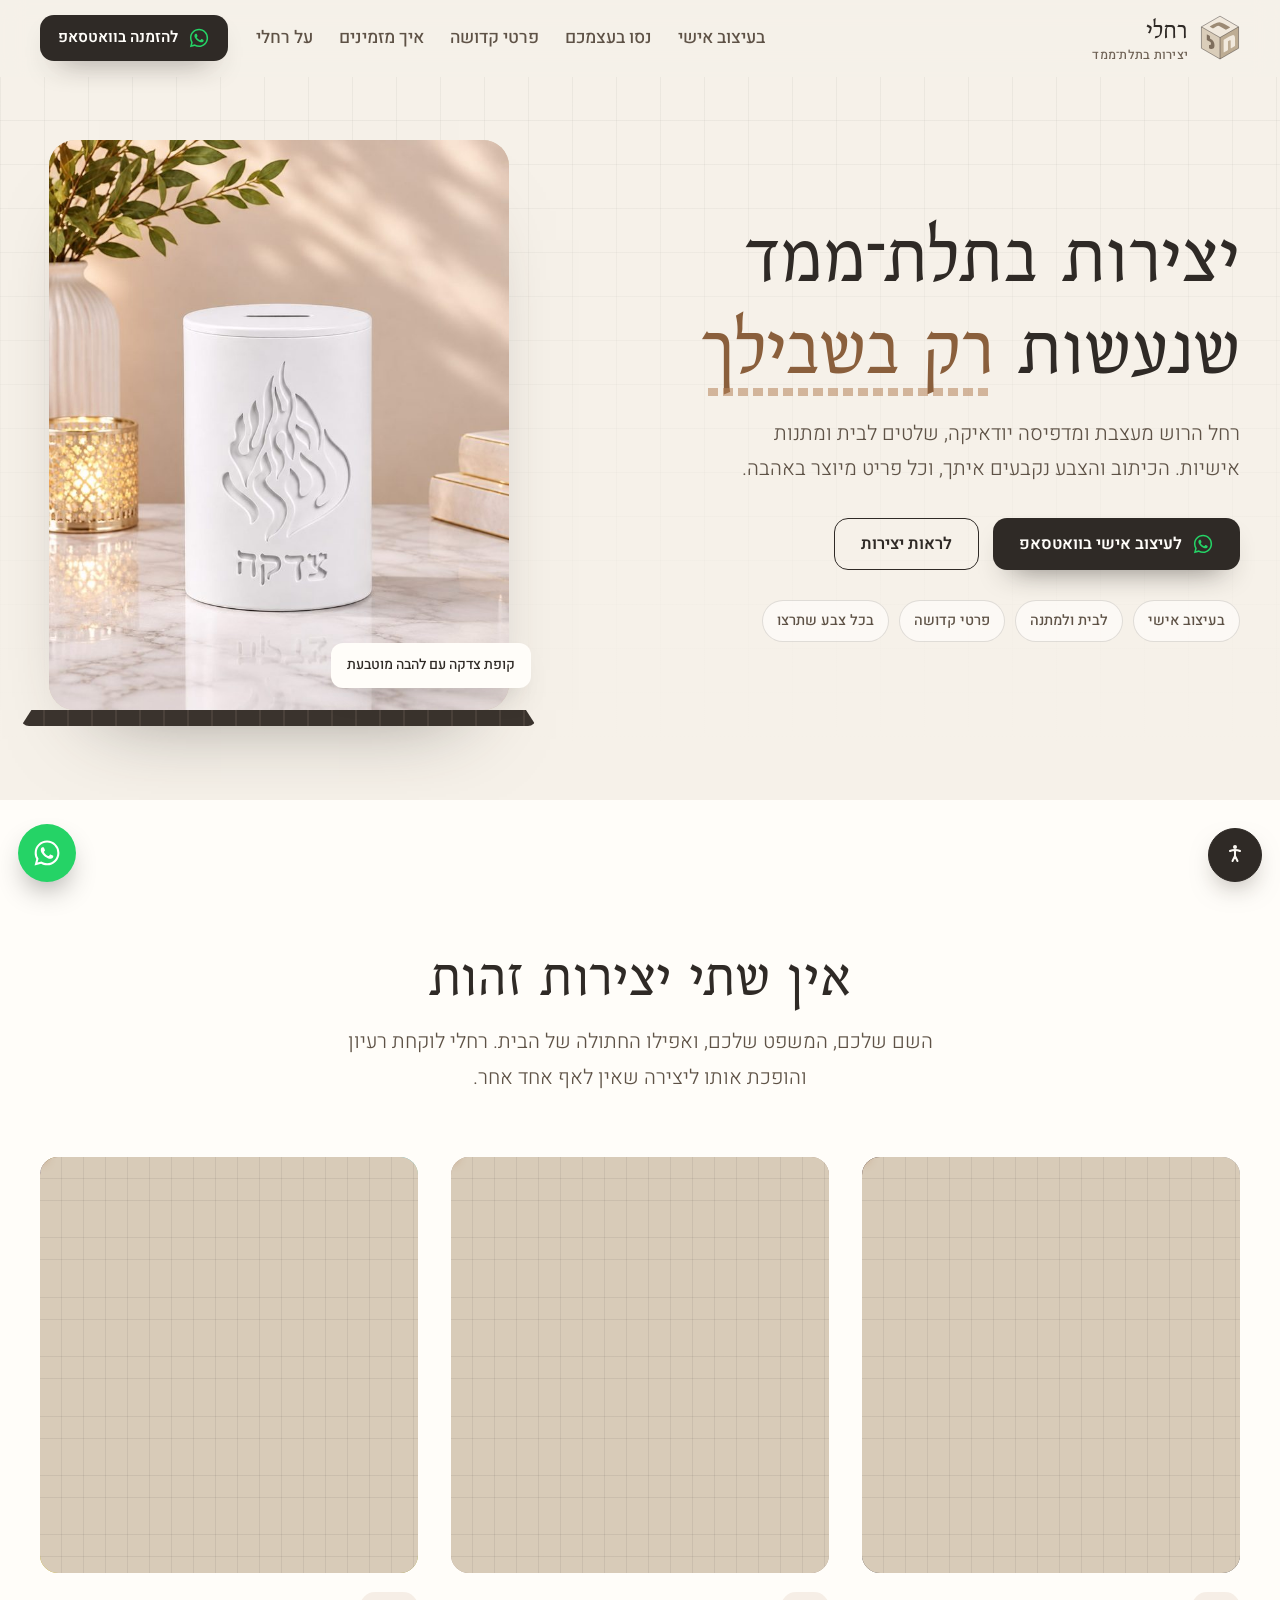
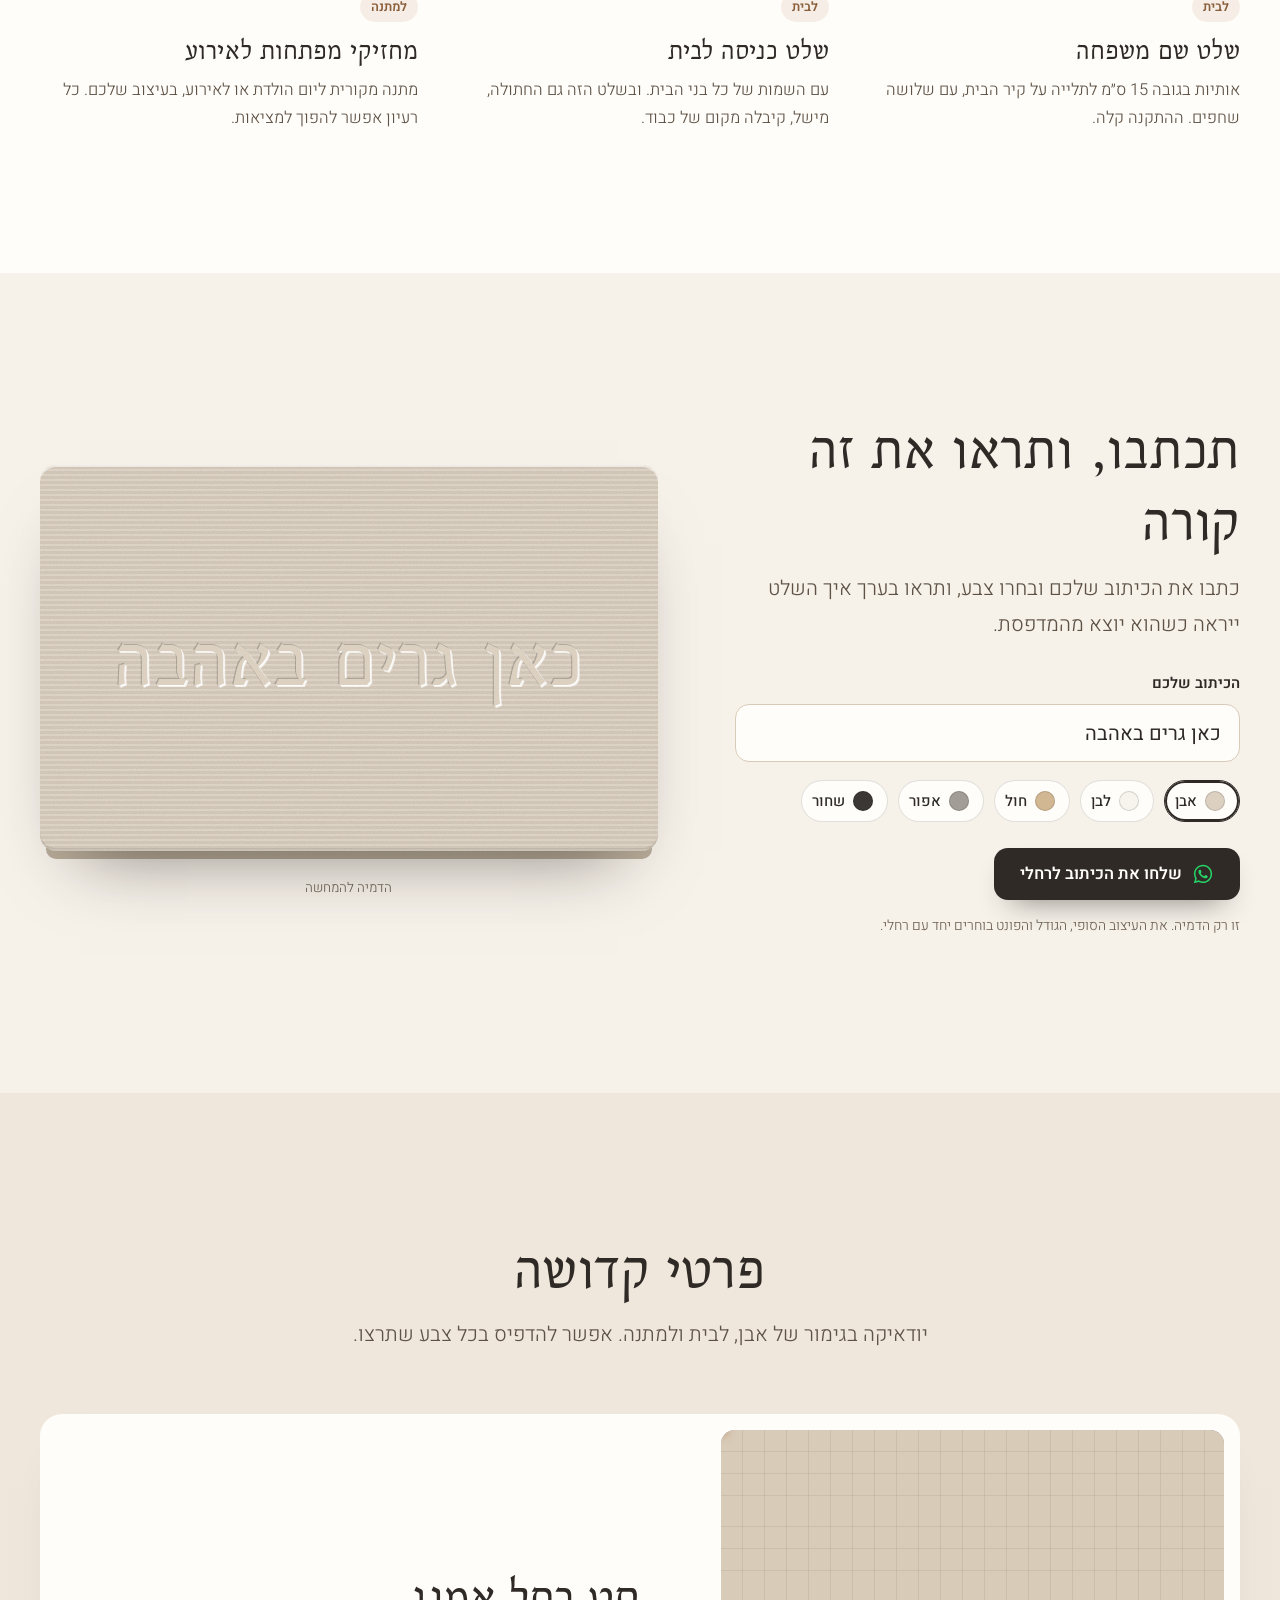
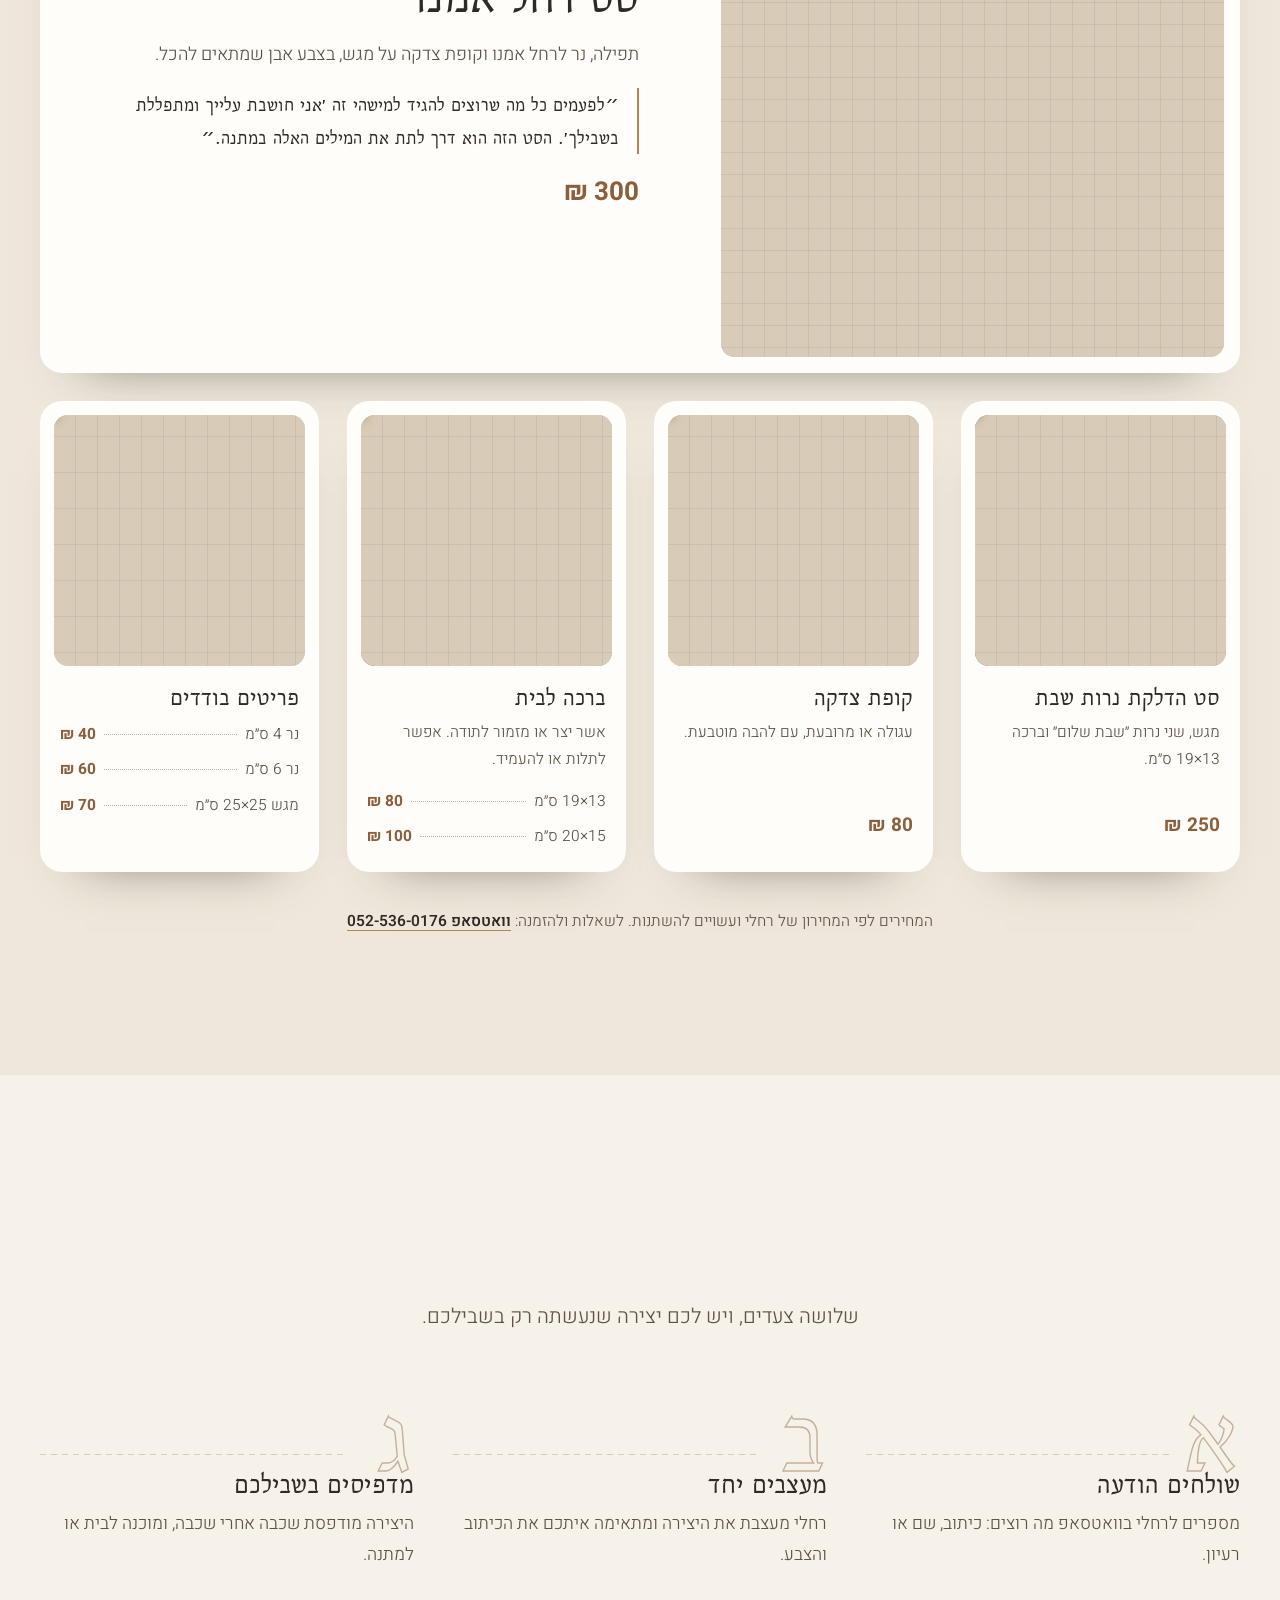
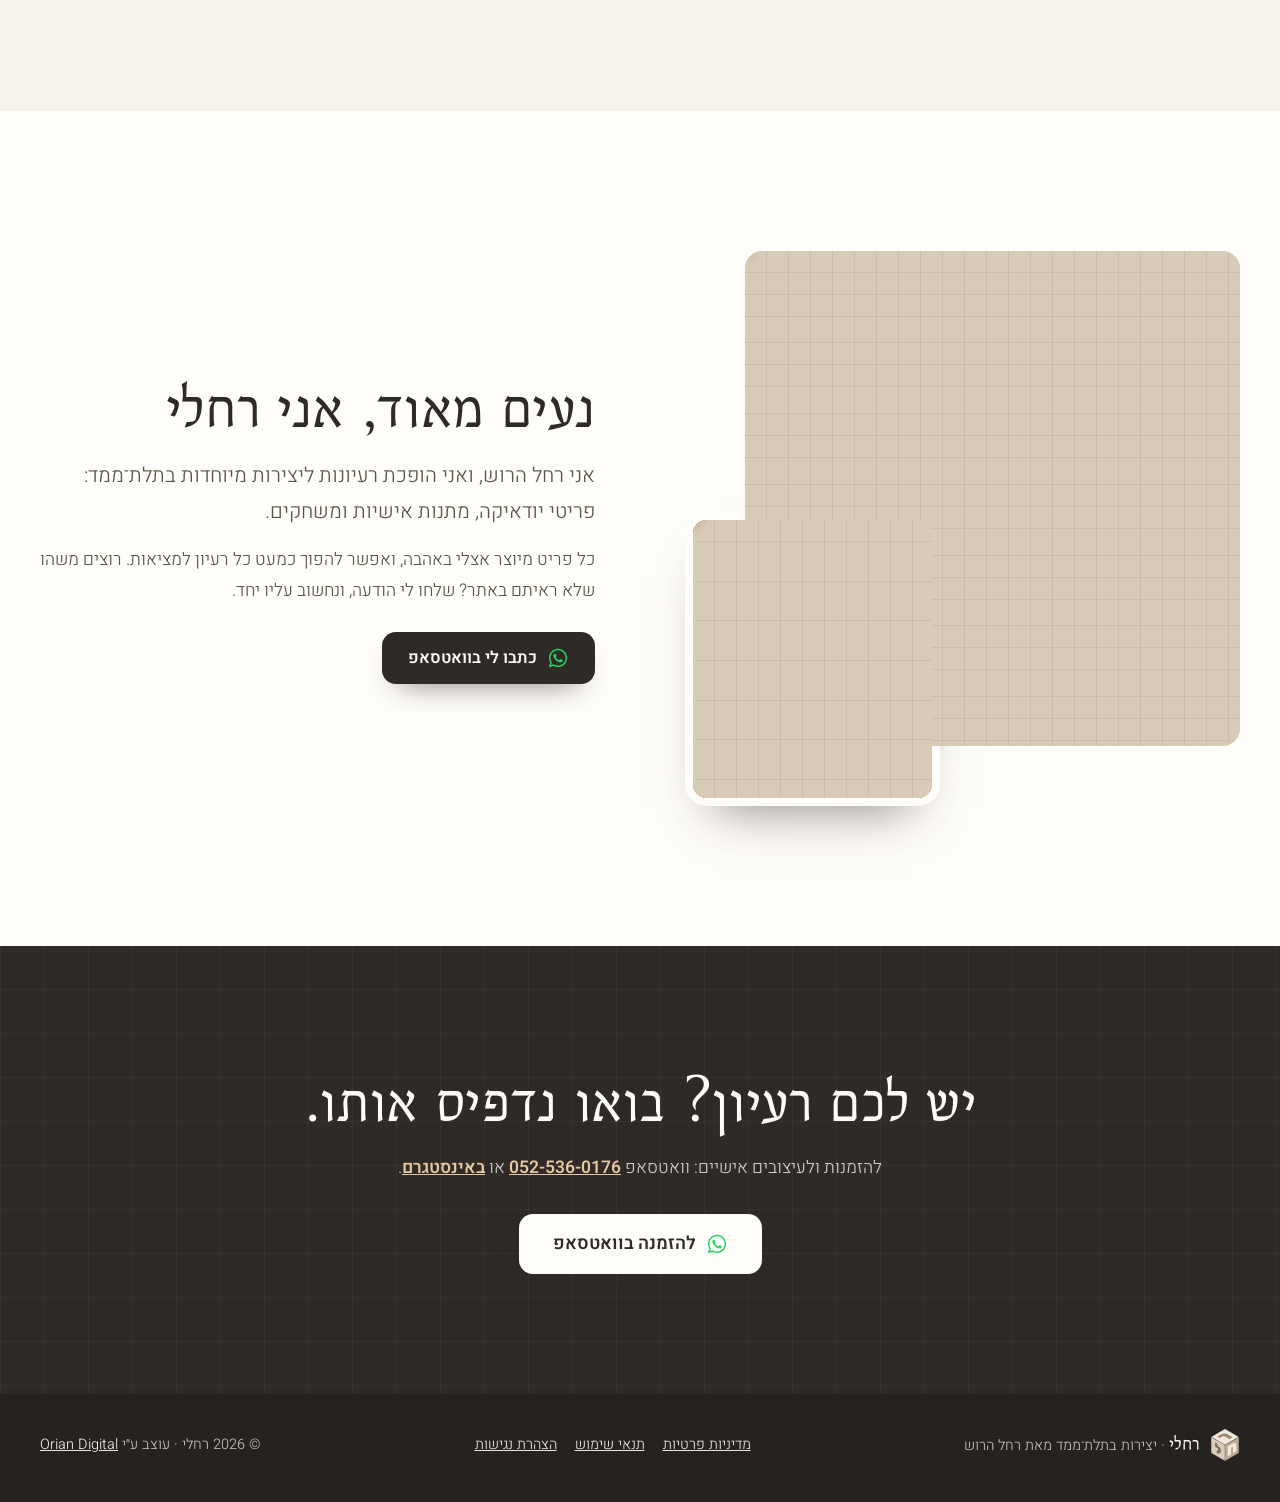
==== commit 9ec6bed9: "3D-printer loader and raster print-in The loader is a print head on its rail that prints the page ri" ====
--- a/index.html
+++ b/index.html
@@ -25,15 +25,20 @@
 <link rel="preload" href="assets/fonts/Bellefair-hebrew.woff2" as="font" type="font/woff2" crossorigin>
 <link rel="preload" href="assets/img/hero.jpg" as="image" imagesrcset="assets/img/hero-700.jpg 700w, assets/img/hero.jpg 1100w" imagesizes="(max-width: 760px) 88vw, 460px">
 <link rel="stylesheet" href="assets/fonts/fonts.css">
-<link rel="stylesheet" href="assets/site.css?v=1">
-<link rel="stylesheet" href="assets/a11y.css?v=1">
+<link rel="stylesheet" href="assets/site.css?v=2">
+<link rel="stylesheet" href="assets/a11y.css?v=2">
 <script src="assets/framebust.js"></script>
-<script src="assets/a11y.js?v=1"></script>
-<script src="assets/site.js?v=1" defer></script>
+<script src="assets/a11y.js?v=2"></script>
+<script src="assets/site.js?v=2" defer></script>
 <script type="application/ld+json">{"@context": "https://schema.org", "@graph": [{"@type": "WebSite", "@id": "https://oriantoledano-ship-it.github.io/racheli-art3d/#website", "url": "https://oriantoledano-ship-it.github.io/racheli-art3d/", "name": "רחלי · יצירות בתלת־ממד", "inLanguage": "he-IL", "publisher": {"@id": "https://oriantoledano-ship-it.github.io/racheli-art3d/#studio"}}, {"@type": "Organization", "@id": "https://oriantoledano-ship-it.github.io/racheli-art3d/#studio", "name": "רחלי · יצירות בתלת־ממד", "alternateName": "Racheli Art 3D", "url": "https://oriantoledano-ship-it.github.io/racheli-art3d/", "logo": "https://oriantoledano-ship-it.github.io/racheli-art3d/assets/img/apple-touch-icon.png", "image": "https://oriantoledano-ship-it.github.io/racheli-art3d/assets/img/og.jpg", "description": "יצירות בהדפסת תלת־ממד בעיצוב אישי: יודאיקה, שלטים לבית, מתנות אישיות ומשחקים. כל פריט מיוצר באהבה.", "founder": {"@type": "Person", "@id": "https://oriantoledano-ship-it.github.io/racheli-art3d/#rachel", "name": "רחל הרוש"}, "contactPoint": {"@type": "ContactPoint", "telephone": "+972-52-536-0176", "contactType": "הזמנות", "availableLanguage": "he"}, "sameAs": ["https://www.instagram.com/racheli_art3d/"], "makesOffer": [{"@type": "Offer", "price": 300, "priceCurrency": "ILS", "itemOffered": {"@type": "Product", "name": "סט רחל אמנו", "description": "תפילה, נר לרחל אמנו וקופת צדקה על מגש, בצבע אבן", "image": "https://oriantoledano-ship-it.github.io/racheli-art3d/assets/img/p-rachel.jpg"}}, {"@type": "Offer", "price": 250, "priceCurrency": "ILS", "itemOffered": {"@type": "Product", "name": "סט הדלקת נרות שבת", "description": "מגש, שני נרות שבת שלום וברכה 13×19 ס״מ", "image": "https://oriantoledano-ship-it.github.io/racheli-art3d/assets/img/p-shabbat.jpg"}}, {"@type": "Offer", "price": 80, "priceCurrency": "ILS", "itemOffered": {"@type": "Product", "name": "קופת צדקה", "description": "עגולה או מרובעת, עם להבה מוטבעת", "image": "https://oriantoledano-ship-it.github.io/racheli-art3d/assets/img/p-tzedakah.jpg"}}, {"@type": "Offer", "price": 80, "priceCurrency": "ILS", "itemOffered": {"@type": "Product", "name": "ברכה 13×19 ס״מ", "description": "אשר יצר או מזמור לתודה, לתלייה או כמעמד", "image": "https://oriantoledano-ship-it.github.io/racheli-art3d/assets/img/p-blessing.jpg"}}, {"@type": "Offer", "price": 100, "priceCurrency": "ILS", "itemOffered": {"@type": "Product", "name": "ברכה 15×20 ס״מ", "description": "אשר יצר או מזמור לתודה, לתלייה או כמעמד", "image": "https://oriantoledano-ship-it.github.io/racheli-art3d/assets/img/p-blessing.jpg"}}, {"@type": "Offer", "price": 40, "priceCurrency": "ILS", "itemOffered": {"@type": "Product", "name": "נר 4 ס״מ", "description": "נר בגימור אבן", "image": "https://oriantoledano-ship-it.github.io/racheli-art3d/assets/img/p-candles.jpg"}}, {"@type": "Offer", "price": 60, "priceCurrency": "ILS", "itemOffered": {"@type": "Product", "name": "נר 6 ס״מ", "description": "נר בגימור אבן", "image": "https://oriantoledano-ship-it.github.io/racheli-art3d/assets/img/p-candles.jpg"}}, {"@type": "Offer", "price": 70, "priceCurrency": "ILS", "itemOffered": {"@type": "Product", "name": "מגש 25×25 ס״מ", "description": "מגש בגימור אבן", "image": "https://oriantoledano-ship-it.github.io/racheli-art3d/assets/img/p-candles.jpg"}}]}, {"@type": "WebPage", "@id": "https://oriantoledano-ship-it.github.io/racheli-art3d/#webpage", "url": "https://oriantoledano-ship-it.github.io/racheli-art3d/", "name": "רחלי | יצירות בתלת־ממד בעיצוב אישי ויודאיקה", "isPartOf": {"@id": "https://oriantoledano-ship-it.github.io/racheli-art3d/#website"}, "about": {"@id": "https://oriantoledano-ship-it.github.io/racheli-art3d/#studio"}, "inLanguage": "he-IL", "primaryImageOfPage": {"@type": "ImageObject", "url": "https://oriantoledano-ship-it.github.io/racheli-art3d/assets/img/og.jpg", "width": 1200, "height": 630}}]}</script>
 <script type="speculationrules">{"prefetch":[{"where":{"href_matches":"/racheli-art3d/*"},"eagerness":"moderate"}]}</script>
 </head>
 <body>
+<div class="loader" id="loader" aria-hidden="true">
+  <div class="loader__bed"></div>
+  <div class="loader__rail"></div>
+  <div class="loader__head"><span class="loader__car"></span><span class="loader__nz"></span><span class="loader__bead"></span></div>
+</div>
 
 <header class="nav" id="nav">
   <div class="shell nav__in">
@@ -141,7 +146,6 @@
     <div class="plaque-wrap rv" aria-live="polite">
       <div class="plaque" id="plaque" data-c="stone">
         <span class="plaque__txt" id="plaqueTxt">כאן גרים באהבה</span>
-        <i class="plaque__nozzle" aria-hidden="true"></i>
       </div>
       <p class="plaque__cap">הדמיה להמחשה</p>
     </div>
--- a/assets/site.css
+++ b/assets/site.css
@@ -70,18 +70,32 @@
 .drawer nav { display: flex; flex-direction: column; gap: 4px; }
 .drawer nav a { font: 400 38px/1.4 var(--serif); text-decoration: none; }
 
-/* ---------- the print reveal (signature) ---------- */
+/* ---------- the printer (signature) ----------
+   Loader: a print head runs right to left, row after row from the top, and the site appears behind it.
+   Images, products and the sign preview are printed in the same raster order. */
+.loader { display: none; }
+.printing .loader { display: block; position: fixed; inset: 0; z-index: 9000; pointer-events: none; }
+.printing body { overflow: hidden; }
+.loader__bed, .loader__row { position: absolute; left: 0; right: 0; background-color: var(--paper);
+  background-image: linear-gradient(90deg, rgba(47, 42, 38, .07) 1px, transparent 1px), linear-gradient(0deg, rgba(47, 42, 38, .07) 1px, transparent 1px);
+  background-size: 44px 44px; background-attachment: fixed; }
+.loader__bed { inset: 0; }
+.loader__rail { position: absolute; left: 0; right: 0; top: 0; height: 12px; background: linear-gradient(#4A413A, #2F2A26); box-shadow: 0 6px 14px -6px rgba(0, 0, 0, .5); }
+.loader__head { position: absolute; top: 0; left: 0; width: 60px; height: 74px; margin: -58px 0 0 -30px; }
+.loader__car { position: absolute; top: 0; left: 0; width: 60px; height: 36px; border-radius: 8px; background: var(--ink); box-shadow: inset 0 5px 0 var(--clay), 0 10px 18px -8px rgba(0, 0, 0, .55); }
+.loader__nz { position: absolute; top: 36px; left: 21px; width: 18px; height: 16px; background: #3A332D; clip-path: polygon(0 0, 100% 0, 70% 100%, 30% 100%); }
+.loader__bead { position: absolute; top: 52px; left: 27px; width: 6px; height: 6px; border-radius: 50%; background: #F3C99A; box-shadow: 0 0 12px 4px rgba(181, 131, 90, .9); }
+
 .pr { position: relative; overflow: hidden; border-radius: 18px; background: var(--stone); }
 .pr img { width: 100%; height: 100%; object-fit: cover; }
-.pr::before { content: ""; position: absolute; inset: 0; z-index: 1; pointer-events: none; opacity: 0; background: repeating-linear-gradient(0deg, rgba(255, 255, 255, .32) 0 2px, rgba(255, 255, 255, 0) 2px 7px); transition: opacity 1.2s ease .2s; }
-.pr::after { content: ""; position: absolute; z-index: 2; left: -2%; right: -2%; bottom: 0; height: 3px; background: var(--clay); box-shadow: 0 0 14px 2px rgba(181, 131, 90, .75); opacity: 0; pointer-events: none; }
-.js .pr img { clip-path: inset(100% 0 0 0); }
-.js .pr.is-in img { animation: printUp 1.6s steps(28, end) forwards; }
-.js .pr.is-in::after { animation: nozzleUp 1.6s steps(28, end) forwards; }
-.js .pr.is-in::before { animation: layersFade 2.6s ease forwards; }
-@keyframes printUp { to { clip-path: inset(0 0 0 0); } }
-@keyframes nozzleUp { 0% { bottom: 0; opacity: 1; } 96% { bottom: calc(100% - 3px); opacity: 1; } 100% { bottom: calc(100% - 3px); opacity: 0; } }
-@keyframes layersFade { 0%, 55% { opacity: .9; } 100% { opacity: 0; } }
+.js .pr:not(.has-cover):not(.printed-done) img { visibility: hidden; }
+.prc { position: absolute; inset: 0; z-index: 2; pointer-events: none; }
+.prc__row { position: absolute; left: -1px; right: -1px; background-color: var(--cv, var(--stone));
+  background-image: linear-gradient(90deg, rgba(47, 42, 38, .08) 1px, transparent 1px), linear-gradient(0deg, rgba(47, 42, 38, .08) 1px, transparent 1px); background-size: 22px 22px; }
+.prc--flat .prc__row { background-image: none; }
+.prc__nz { position: absolute; top: 0; left: 0; width: 22px; height: 26px; margin: -24px 0 0 -11px; }
+.prc__nz::before { content: ""; position: absolute; inset: 0 0 8px; border-radius: 4px; background: var(--ink); box-shadow: inset 0 3px 0 var(--clay); }
+.prc__nz::after { content: ""; position: absolute; left: 8px; bottom: 0; width: 6px; height: 6px; border-radius: 50%; background: #F3C99A; box-shadow: 0 0 10px 3px rgba(181, 131, 90, .9); }
 
 .js .rv { opacity: 0; transform: translateY(24px); transition: opacity .9s var(--ease), transform .9s var(--ease); }
 .js .rv.is-in { opacity: 1; transform: none; }
@@ -109,6 +123,7 @@
 
 /* the hero copy rises in once the page is ready */
 .js .hero__copy > * { opacity: 0; transform: translateY(20px); }
+.printed .hero__copy > * { opacity: 1 !important; transform: none !important; animation: none !important; }
 .is-live .hero__copy > * { animation: rise 1s var(--ease) forwards; }
 .is-live .hero__copy > *:nth-child(2) { animation-delay: .12s; }
 .is-live .hero__copy > *:nth-child(3) { animation-delay: .24s; }
@@ -149,10 +164,6 @@
 .plaque[data-c="grey"] { --p: #A29D96; --t: #858079; --hi: rgba(255, 255, 255, .45); }
 .plaque[data-c="black"] { --p: #3B3734; --t: #26231F; --hi: rgba(255, 255, 255, .18); --lo: rgba(0, 0, 0, .55); }
 .plaque__txt { position: relative; font: 400 var(--fs, 64px)/1.15 var(--serif); text-align: center; color: var(--p); text-shadow: -1px -1px 0 var(--lo), 1px 1px 0 var(--hi), 2px 2px 0 var(--hi), 0 0 1px var(--lo); word-break: break-word; }
-.plaque__nozzle { position: absolute; left: 4%; right: 4%; bottom: 8%; height: 3px; background: var(--clay); box-shadow: 0 0 14px 2px rgba(181, 131, 90, .8); opacity: 0; }
-.plaque.is-printing .plaque__txt { animation: printUp .9s steps(16, end) both; }
-.plaque.is-printing .plaque__nozzle { animation: nozzleText .9s steps(16, end) both; }
-@keyframes nozzleText { 0% { bottom: 30%; opacity: 1; } 95% { bottom: 66%; opacity: 1; } 100% { bottom: 66%; opacity: 0; } }
 .plaque__cap { text-align: center; font-size: 13.5px; color: var(--ink-mute); margin: 26px 0 0; }
 
 /* ---------- judaica ---------- */
@@ -262,9 +273,9 @@
 /* ---------- motion + a11y states ---------- */
 @media (prefers-reduced-motion: reduce) {
   .js .rv, .js .hero__copy > * { opacity: 1 !important; transform: none !important; animation: none !important; }
-  .js .pr img { clip-path: none !important; animation: none !important; }
-  .pr::before, .pr::after, .plaque__nozzle { display: none; }
+  .js .pr img { visibility: visible !important; }
+  .prc, .loader { display: none !important; }
 }
 [data-motion="off"].js .rv, [data-motion="off"].js .hero__copy > * { opacity: 1 !important; transform: none !important; animation: none !important; }
-[data-motion="off"].js .pr img { clip-path: none !important; animation: none !important; }
-[data-motion="off"] .pr::before, [data-motion="off"] .pr::after, [data-motion="off"] .plaque__nozzle { display: none; }
+[data-motion="off"].js .pr img { visibility: visible !important; }
+[data-motion="off"] .prc { display: none !important; }
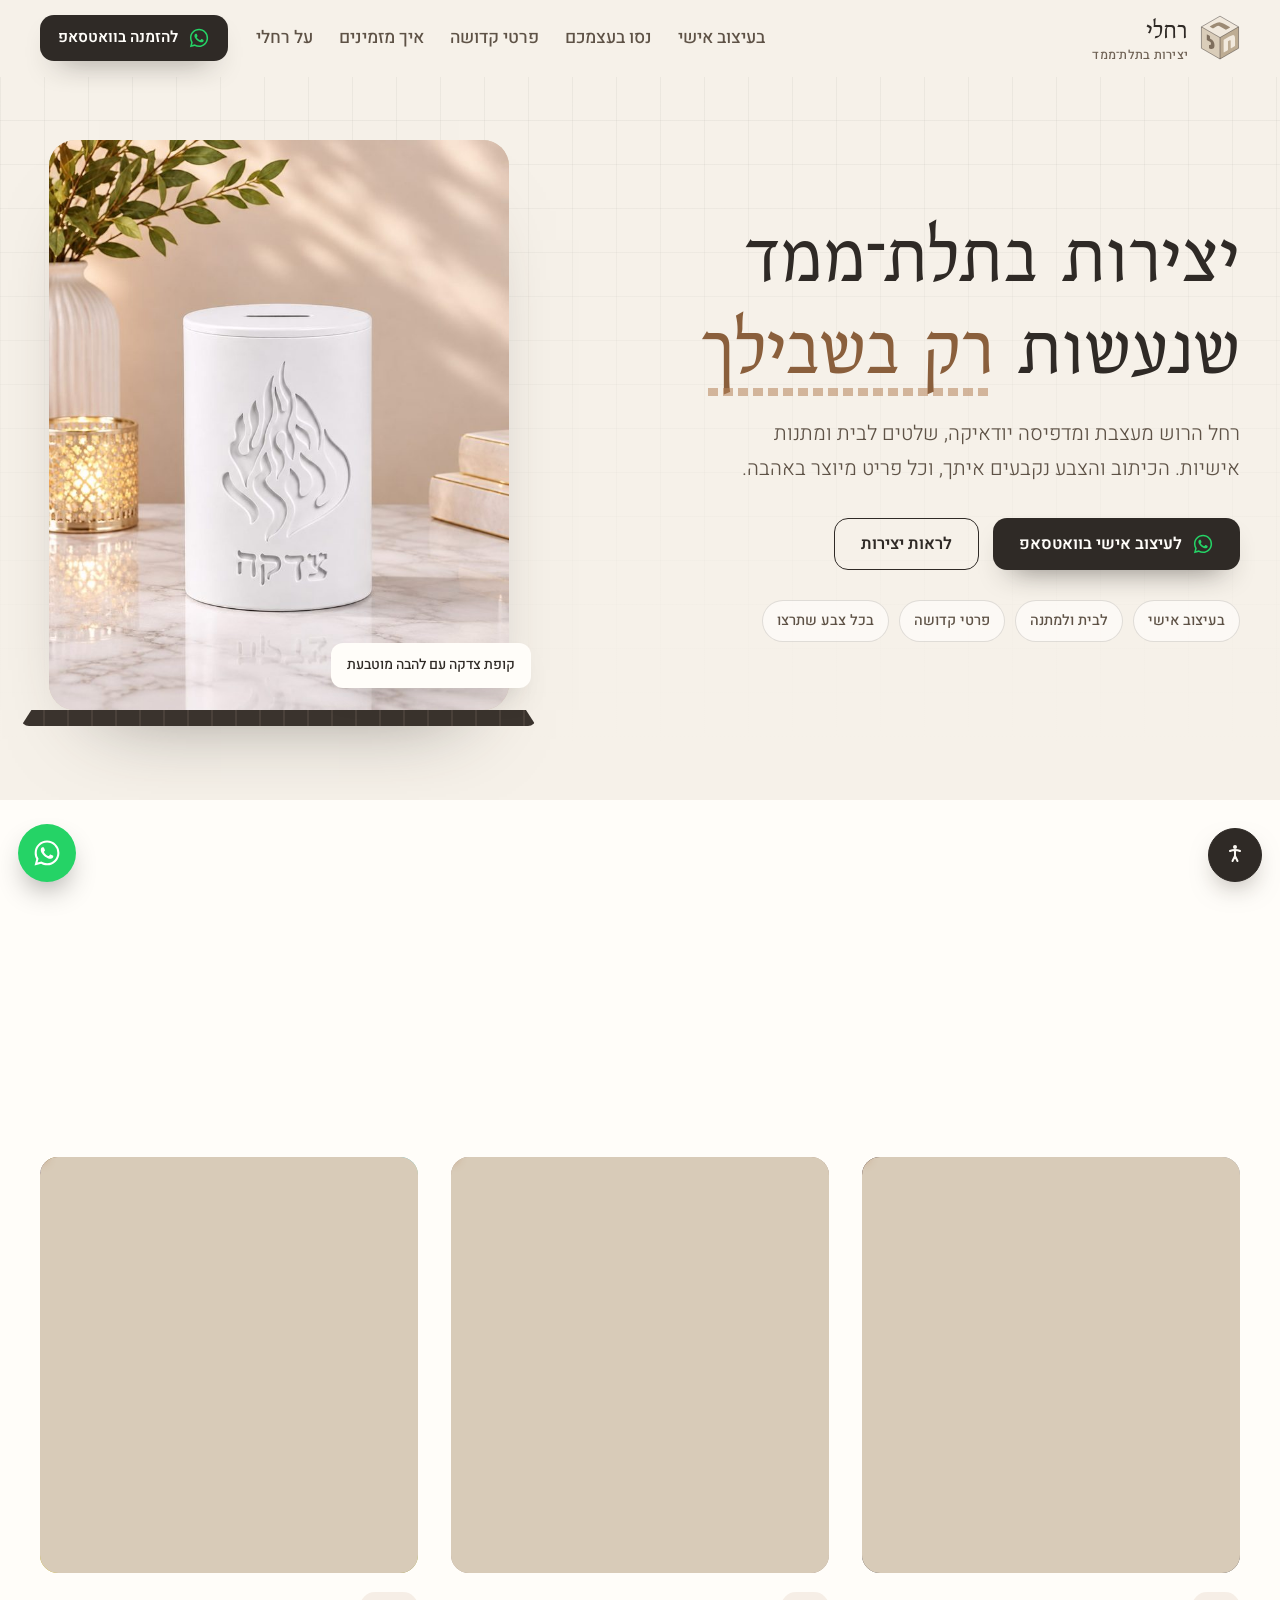
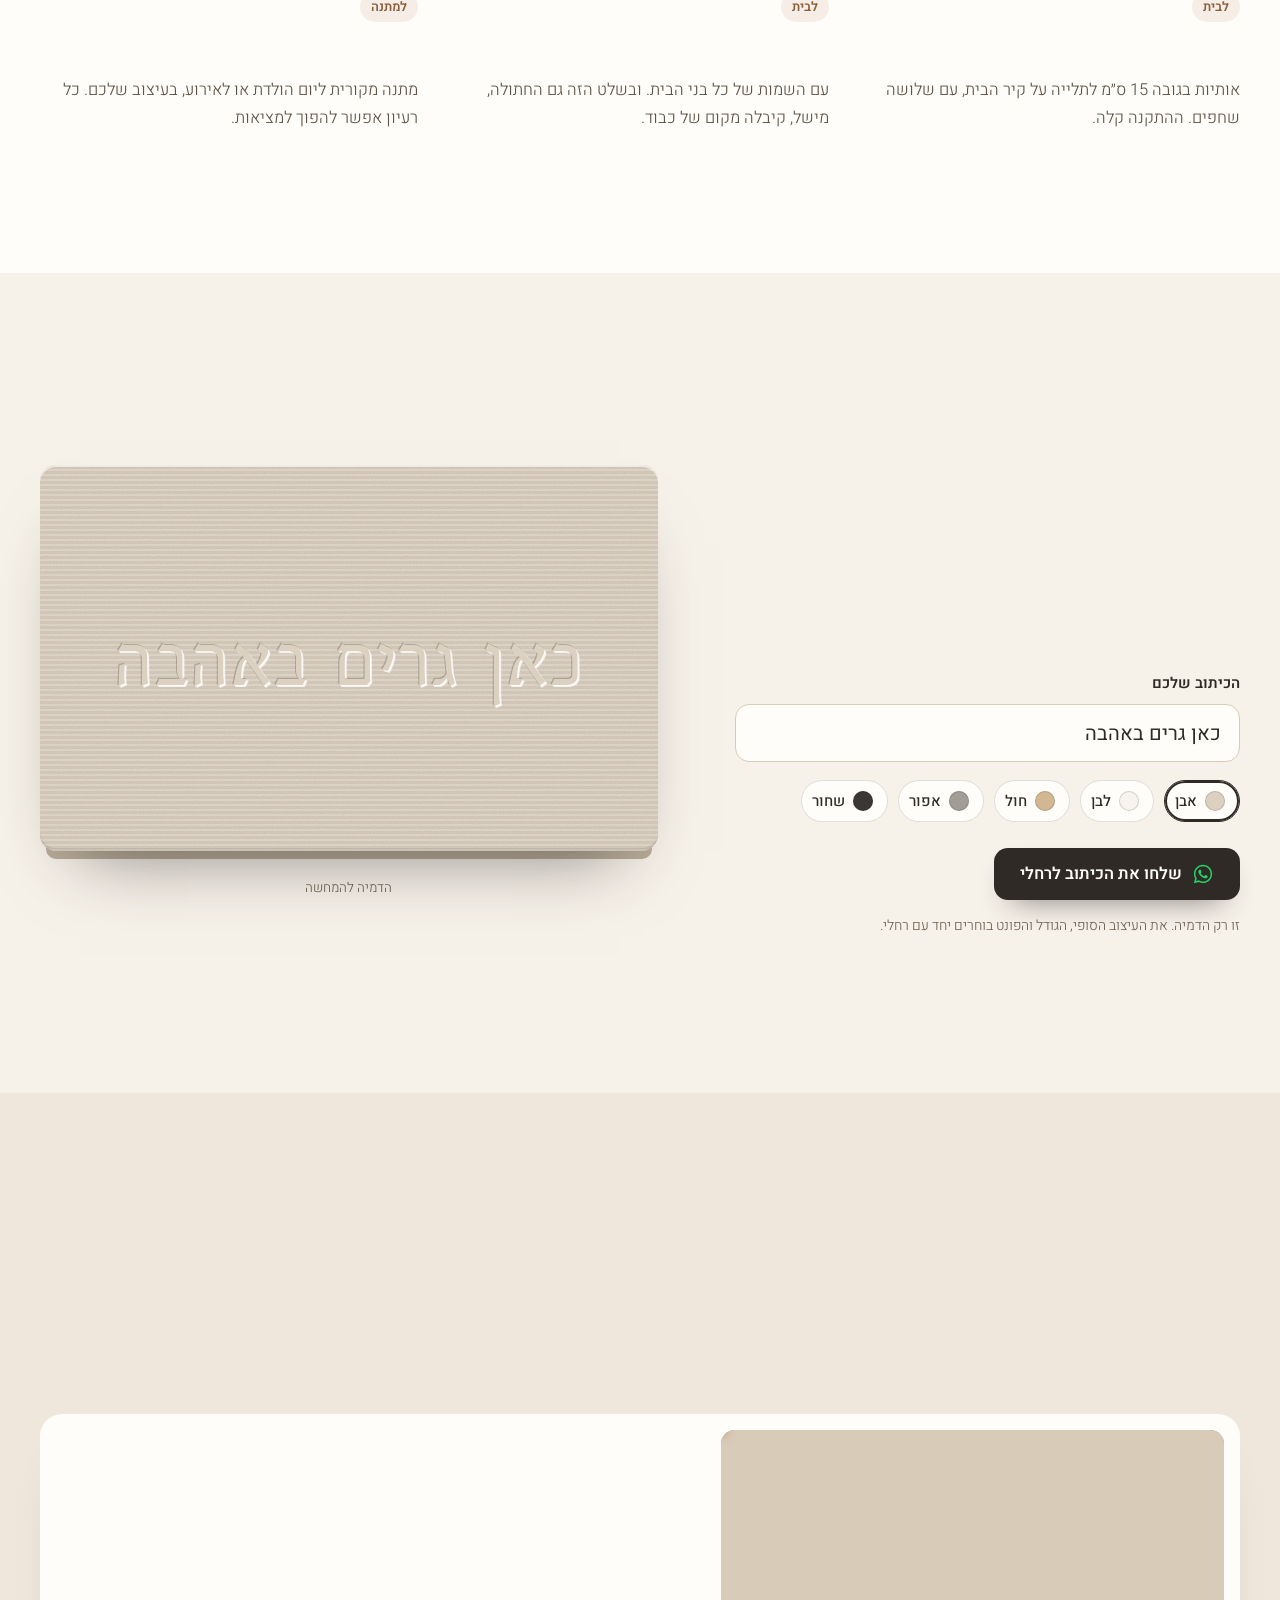
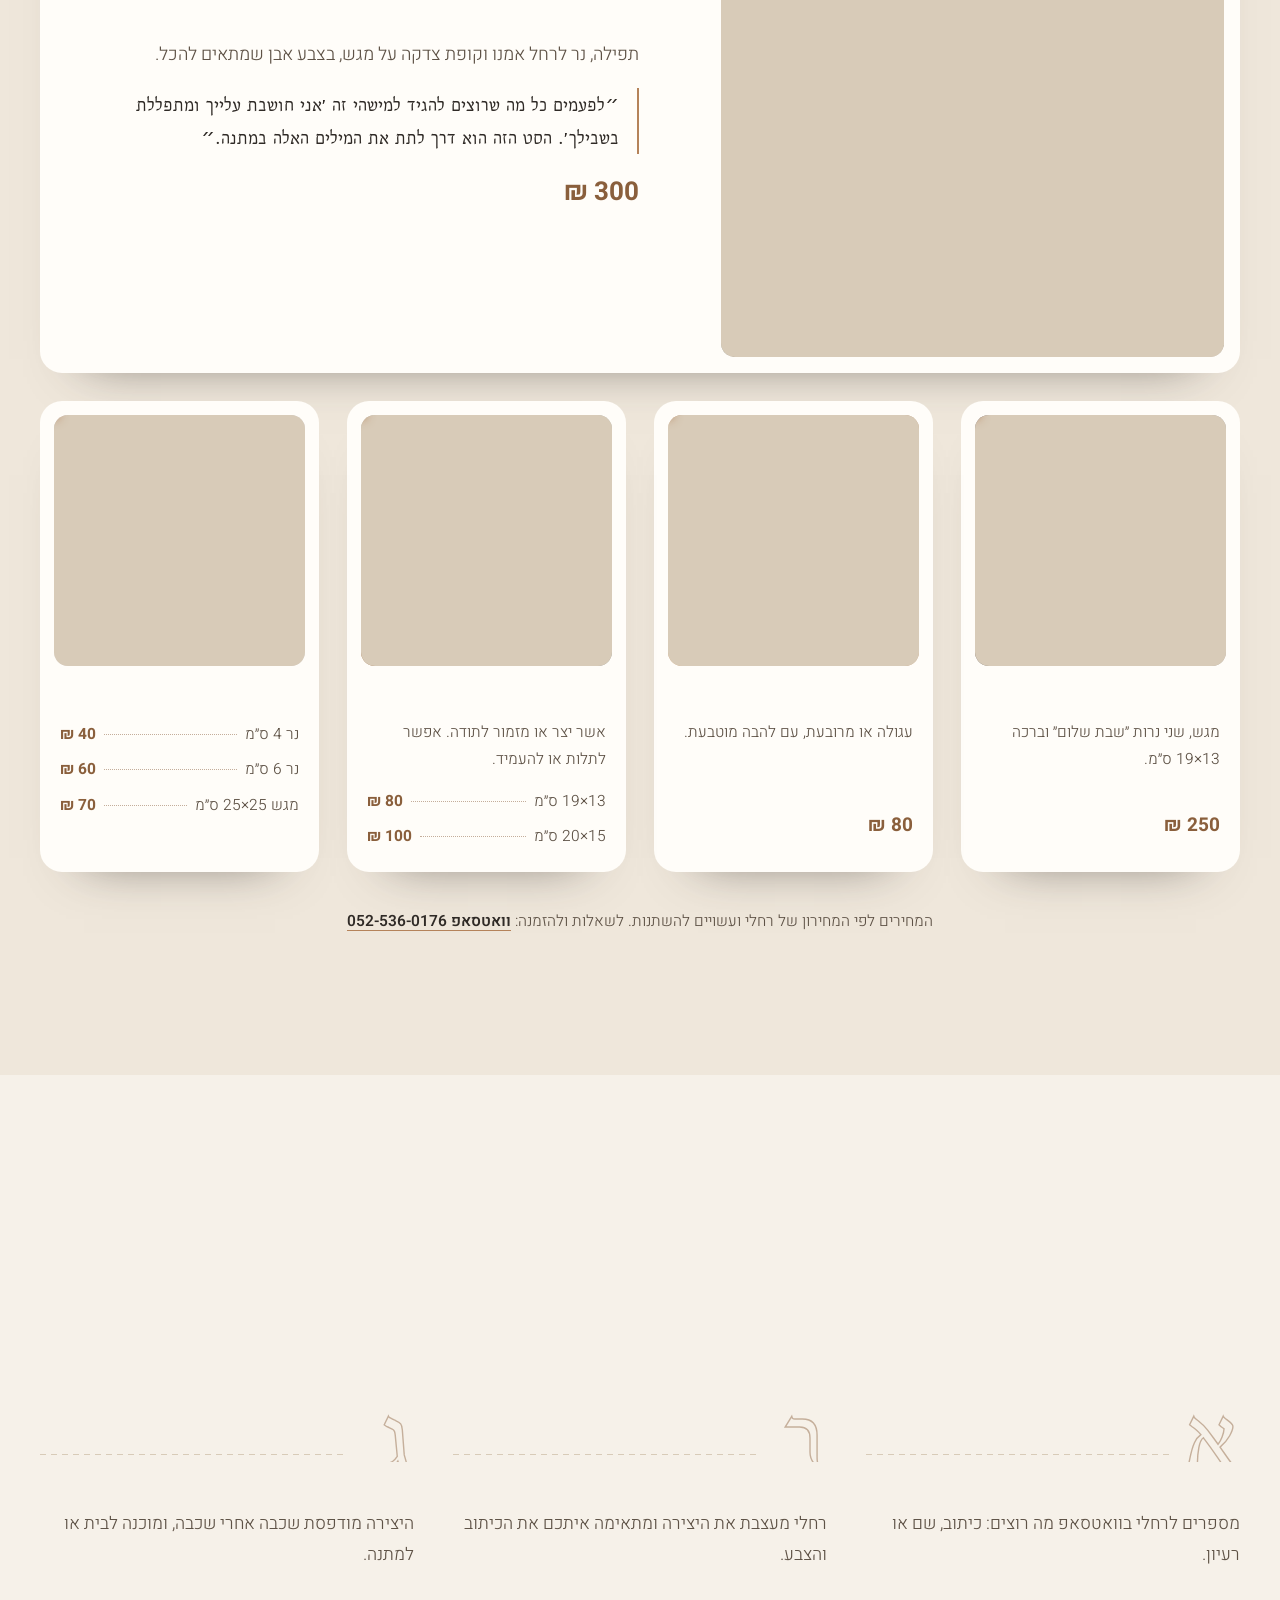
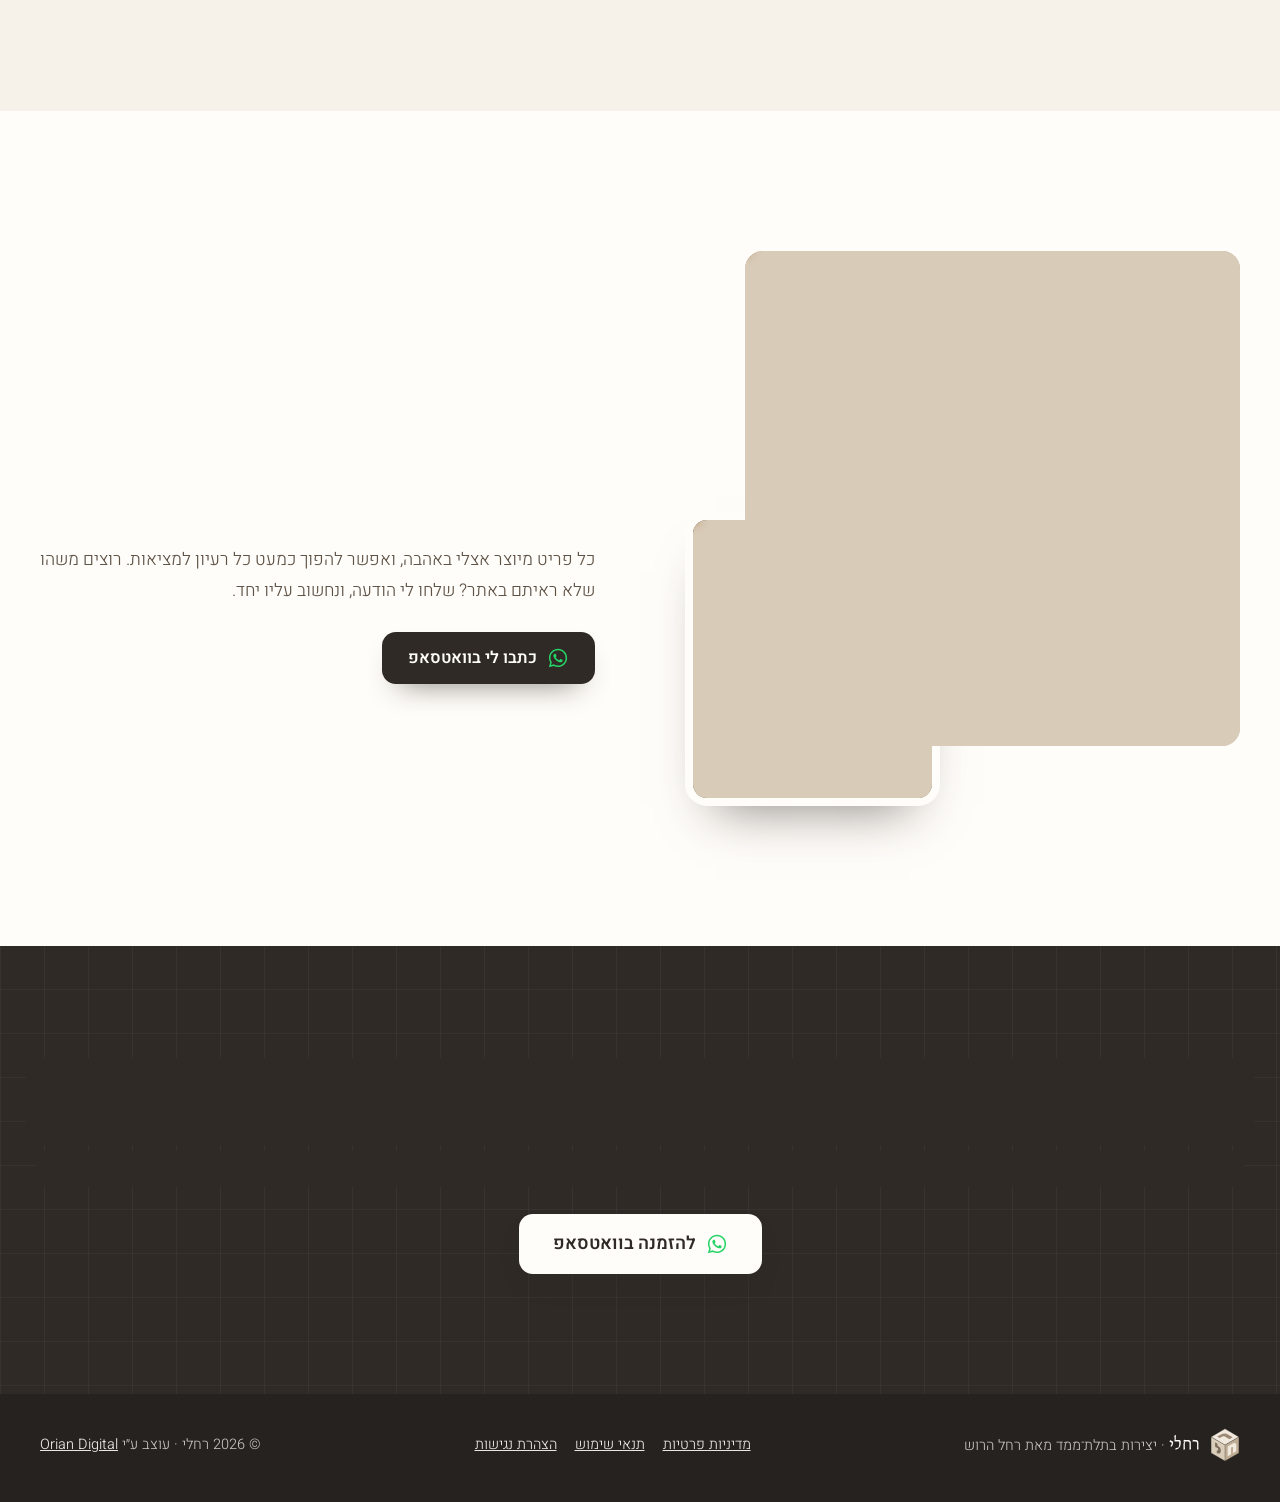
==== commit 9112c793: "60fps printing, calmer pace, text that prints itself All print animations now move only transform/op" ====
--- a/index.html
+++ b/index.html
@@ -25,11 +25,11 @@
 <link rel="preload" href="assets/fonts/Bellefair-hebrew.woff2" as="font" type="font/woff2" crossorigin>
 <link rel="preload" href="assets/img/hero.jpg" as="image" imagesrcset="assets/img/hero-700.jpg 700w, assets/img/hero.jpg 1100w" imagesizes="(max-width: 760px) 88vw, 460px">
 <link rel="stylesheet" href="assets/fonts/fonts.css">
-<link rel="stylesheet" href="assets/site.css?v=2">
-<link rel="stylesheet" href="assets/a11y.css?v=2">
+<link rel="stylesheet" href="assets/site.css?v=4">
+<link rel="stylesheet" href="assets/a11y.css?v=4">
 <script src="assets/framebust.js"></script>
-<script src="assets/a11y.js?v=2"></script>
-<script src="assets/site.js?v=2" defer></script>
+<script src="assets/a11y.js?v=4"></script>
+<script src="assets/site.js?v=4" defer></script>
 <script type="application/ld+json">{"@context": "https://schema.org", "@graph": [{"@type": "WebSite", "@id": "https://oriantoledano-ship-it.github.io/racheli-art3d/#website", "url": "https://oriantoledano-ship-it.github.io/racheli-art3d/", "name": "רחלי · יצירות בתלת־ממד", "inLanguage": "he-IL", "publisher": {"@id": "https://oriantoledano-ship-it.github.io/racheli-art3d/#studio"}}, {"@type": "Organization", "@id": "https://oriantoledano-ship-it.github.io/racheli-art3d/#studio", "name": "רחלי · יצירות בתלת־ממד", "alternateName": "Racheli Art 3D", "url": "https://oriantoledano-ship-it.github.io/racheli-art3d/", "logo": "https://oriantoledano-ship-it.github.io/racheli-art3d/assets/img/apple-touch-icon.png", "image": "https://oriantoledano-ship-it.github.io/racheli-art3d/assets/img/og.jpg", "description": "יצירות בהדפסת תלת־ממד בעיצוב אישי: יודאיקה, שלטים לבית, מתנות אישיות ומשחקים. כל פריט מיוצר באהבה.", "founder": {"@type": "Person", "@id": "https://oriantoledano-ship-it.github.io/racheli-art3d/#rachel", "name": "רחל הרוש"}, "contactPoint": {"@type": "ContactPoint", "telephone": "+972-52-536-0176", "contactType": "הזמנות", "availableLanguage": "he"}, "sameAs": ["https://www.instagram.com/racheli_art3d/"], "makesOffer": [{"@type": "Offer", "price": 300, "priceCurrency": "ILS", "itemOffered": {"@type": "Product", "name": "סט רחל אמנו", "description": "תפילה, נר לרחל אמנו וקופת צדקה על מגש, בצבע אבן", "image": "https://oriantoledano-ship-it.github.io/racheli-art3d/assets/img/p-rachel.jpg"}}, {"@type": "Offer", "price": 250, "priceCurrency": "ILS", "itemOffered": {"@type": "Product", "name": "סט הדלקת נרות שבת", "description": "מגש, שני נרות שבת שלום וברכה 13×19 ס״מ", "image": "https://oriantoledano-ship-it.github.io/racheli-art3d/assets/img/p-shabbat.jpg"}}, {"@type": "Offer", "price": 80, "priceCurrency": "ILS", "itemOffered": {"@type": "Product", "name": "קופת צדקה", "description": "עגולה או מרובעת, עם להבה מוטבעת", "image": "https://oriantoledano-ship-it.github.io/racheli-art3d/assets/img/p-tzedakah.jpg"}}, {"@type": "Offer", "price": 80, "priceCurrency": "ILS", "itemOffered": {"@type": "Product", "name": "ברכה 13×19 ס״מ", "description": "אשר יצר או מזמור לתודה, לתלייה או כמעמד", "image": "https://oriantoledano-ship-it.github.io/racheli-art3d/assets/img/p-blessing.jpg"}}, {"@type": "Offer", "price": 100, "priceCurrency": "ILS", "itemOffered": {"@type": "Product", "name": "ברכה 15×20 ס״מ", "description": "אשר יצר או מזמור לתודה, לתלייה או כמעמד", "image": "https://oriantoledano-ship-it.github.io/racheli-art3d/assets/img/p-blessing.jpg"}}, {"@type": "Offer", "price": 40, "priceCurrency": "ILS", "itemOffered": {"@type": "Product", "name": "נר 4 ס״מ", "description": "נר בגימור אבן", "image": "https://oriantoledano-ship-it.github.io/racheli-art3d/assets/img/p-candles.jpg"}}, {"@type": "Offer", "price": 60, "priceCurrency": "ILS", "itemOffered": {"@type": "Product", "name": "נר 6 ס״מ", "description": "נר בגימור אבן", "image": "https://oriantoledano-ship-it.github.io/racheli-art3d/assets/img/p-candles.jpg"}}, {"@type": "Offer", "price": 70, "priceCurrency": "ILS", "itemOffered": {"@type": "Product", "name": "מגש 25×25 ס״מ", "description": "מגש בגימור אבן", "image": "https://oriantoledano-ship-it.github.io/racheli-art3d/assets/img/p-candles.jpg"}}]}, {"@type": "WebPage", "@id": "https://oriantoledano-ship-it.github.io/racheli-art3d/#webpage", "url": "https://oriantoledano-ship-it.github.io/racheli-art3d/", "name": "רחלי | יצירות בתלת־ממד בעיצוב אישי ויודאיקה", "isPartOf": {"@id": "https://oriantoledano-ship-it.github.io/racheli-art3d/#website"}, "about": {"@id": "https://oriantoledano-ship-it.github.io/racheli-art3d/#studio"}, "inLanguage": "he-IL", "primaryImageOfPage": {"@type": "ImageObject", "url": "https://oriantoledano-ship-it.github.io/racheli-art3d/assets/img/og.jpg", "width": 1200, "height": 630}}]}</script>
 <script type="speculationrules">{"prefetch":[{"where":{"href_matches":"/racheli-art3d/*"},"eagerness":"moderate"}]}</script>
 </head>
@@ -89,7 +89,7 @@
     </div>
     <figure class="hero__media">
       <div class="pr pr--hero">
-        <img src="assets/img/hero.jpg" srcset="assets/img/hero-700.jpg 700w, assets/img/hero.jpg 1100w" sizes="(max-width: 760px) 88vw, 460px" alt="קופת צדקה לבנה עם להבה מוטבעת והמילה צדקה, על משטח שיש" width="1100" height="1363" fetchpriority="high">
+        <img decoding="async" src="assets/img/hero.jpg" srcset="assets/img/hero-700.jpg 700w, assets/img/hero.jpg 1100w" sizes="(max-width: 760px) 88vw, 460px" alt="קופת צדקה לבנה עם להבה מוטבעת והמילה צדקה, על משטח שיש" width="1100" height="1363" fetchpriority="high">
       </div>
       <figcaption>קופת צדקה עם להבה מוטבעת</figcaption>
     </figure>
@@ -104,19 +104,19 @@
     </header>
     <div class="cards">
       <article class="card rv">
-        <div class="pr"><img src="assets/img/c-family-600.jpg" srcset="assets/img/c-family-600.jpg 600w, assets/img/c-family.jpg 1000w" sizes="(max-width: 760px) 92vw, 380px" alt="שלט שם משפחה בתלת־ממד על קיר הבית, עם שחפים" width="600" height="438" loading="lazy"></div>
+        <div class="pr"><img decoding="async" src="assets/img/c-family-600.jpg" srcset="assets/img/c-family-600.jpg 600w, assets/img/c-family.jpg 1000w" sizes="(max-width: 760px) 92vw, 380px" alt="שלט שם משפחה בתלת־ממד על קיר הבית, עם שחפים" width="600" height="438" loading="lazy"></div>
         <span class="card__kind">לבית</span>
         <h3>שלט שם משפחה</h3>
         <p>אותיות בגובה 15 ס״מ לתלייה על קיר הבית, עם שלושה שחפים. ההתקנה קלה.</p>
       </article>
       <article class="card rv">
-        <div class="pr"><img src="assets/img/c-entrance-600.jpg" srcset="assets/img/c-entrance-600.jpg 600w, assets/img/c-entrance.jpg 1000w" sizes="(max-width: 760px) 92vw, 380px" alt="שלט כניסה לבן בכתב יד: כאן גרים בכיף, עם השמות וטביעת כף רגל של חתולה" width="600" height="606" loading="lazy"></div>
+        <div class="pr"><img decoding="async" src="assets/img/c-entrance-600.jpg" srcset="assets/img/c-entrance-600.jpg 600w, assets/img/c-entrance.jpg 1000w" sizes="(max-width: 760px) 92vw, 380px" alt="שלט כניסה לבן בכתב יד: כאן גרים בכיף, עם השמות וטביעת כף רגל של חתולה" width="600" height="606" loading="lazy"></div>
         <span class="card__kind">לבית</span>
         <h3>שלט כניסה לבית</h3>
         <p>עם השמות של כל בני הבית. ובשלט הזה גם החתולה, מישל, קיבלה מקום של כבוד.</p>
       </article>
       <article class="card rv">
-        <div class="pr"><img src="assets/img/c-keychains-600.jpg" srcset="assets/img/c-keychains-600.jpg 600w, assets/img/c-keychains.jpg 1000w" sizes="(max-width: 760px) 92vw, 380px" alt="מחזיקי מפתחות צבעוניים בעיצוב אישי, תלויים על לוח עץ באירוע" width="600" height="729" loading="lazy"></div>
+        <div class="pr"><img decoding="async" src="assets/img/c-keychains-600.jpg" srcset="assets/img/c-keychains-600.jpg 600w, assets/img/c-keychains.jpg 1000w" sizes="(max-width: 760px) 92vw, 380px" alt="מחזיקי מפתחות צבעוניים בעיצוב אישי, תלויים על לוח עץ באירוע" width="600" height="729" loading="lazy"></div>
         <span class="card__kind">למתנה</span>
         <h3>מחזיקי מפתחות לאירוע</h3>
         <p>מתנה מקורית ליום הולדת או לאירוע, בעיצוב שלכם. כל רעיון אפשר להפוך למציאות.</p>
@@ -160,7 +160,7 @@
     </header>
     <div class="products">
       <article class="prod prod--wide rv">
-        <div class="pr"><img src="assets/img/p-rachel-600.jpg" srcset="assets/img/p-rachel-600.jpg 600w, assets/img/p-rachel.jpg 1000w" sizes="(max-width: 760px) 92vw, 520px" alt="סט רחל אמנו בצבע אבן: תפילה, נר לרחל אמנו וקופת צדקה על מגש" width="600" height="750" loading="lazy"></div>
+        <div class="pr"><img decoding="async" src="assets/img/p-rachel-600.jpg" srcset="assets/img/p-rachel-600.jpg 600w, assets/img/p-rachel.jpg 1000w" sizes="(max-width: 760px) 92vw, 520px" alt="סט רחל אמנו בצבע אבן: תפילה, נר לרחל אמנו וקופת צדקה על מגש" width="600" height="750" loading="lazy"></div>
         <div class="prod__body">
           <h3>סט רחל אמנו</h3>
           <p>תפילה, נר לרחל אמנו וקופת צדקה על מגש, בצבע אבן שמתאים להכל.</p>
@@ -169,19 +169,19 @@
         </div>
       </article>
       <article class="prod rv">
-        <div class="pr"><img src="assets/img/p-shabbat-600.jpg" srcset="assets/img/p-shabbat-600.jpg 600w, assets/img/p-shabbat.jpg 1200w" sizes="(max-width: 760px) 92vw, 380px" alt="סט הדלקת נרות שבת לבן: ברכה ושני נרות שבת שלום על מגש" width="600" height="640" loading="lazy"></div>
+        <div class="pr"><img decoding="async" src="assets/img/p-shabbat-600.jpg" srcset="assets/img/p-shabbat-600.jpg 600w, assets/img/p-shabbat.jpg 1200w" sizes="(max-width: 760px) 92vw, 380px" alt="סט הדלקת נרות שבת לבן: ברכה ושני נרות שבת שלום על מגש" width="600" height="640" loading="lazy"></div>
         <h3>סט הדלקת נרות שבת</h3>
         <p>מגש, שני נרות ״שבת שלום״ וברכה 13×19 ס״מ.</p>
         <p class="price">250 ₪</p>
       </article>
       <article class="prod rv">
-        <div class="pr"><img src="assets/img/p-tzedakah-600.jpg" srcset="assets/img/p-tzedakah-600.jpg 600w, assets/img/p-tzedakah.jpg 900w" sizes="(max-width: 760px) 92vw, 380px" alt="קופת צדקה בגימור אבן עם להבה מוטבעת" width="600" height="600" loading="lazy"></div>
+        <div class="pr"><img decoding="async" src="assets/img/p-tzedakah-600.jpg" srcset="assets/img/p-tzedakah-600.jpg 600w, assets/img/p-tzedakah.jpg 900w" sizes="(max-width: 760px) 92vw, 380px" alt="קופת צדקה בגימור אבן עם להבה מוטבעת" width="600" height="600" loading="lazy"></div>
         <h3>קופת צדקה</h3>
         <p>עגולה או מרובעת, עם להבה מוטבעת.</p>
         <p class="price">80 ₪</p>
       </article>
       <article class="prod rv">
-        <div class="pr"><img src="assets/img/p-blessing-600.jpg" srcset="assets/img/p-blessing-600.jpg 600w, assets/img/p-blessing.jpg 1000w" sizes="(max-width: 760px) 92vw, 380px" alt="ברכת מזמור לתודה לבנה עם שוליים בגימור אבן, ביד" width="600" height="609" loading="lazy"></div>
+        <div class="pr"><img decoding="async" src="assets/img/p-blessing-600.jpg" srcset="assets/img/p-blessing-600.jpg 600w, assets/img/p-blessing.jpg 1000w" sizes="(max-width: 760px) 92vw, 380px" alt="ברכת מזמור לתודה לבנה עם שוליים בגימור אבן, ביד" width="600" height="609" loading="lazy"></div>
         <h3>ברכה לבית</h3>
         <p>אשר יצר או מזמור לתודה. אפשר לתלות או להעמיד.</p>
         <ul class="plist">
@@ -190,7 +190,7 @@
         </ul>
       </article>
       <article class="prod rv">
-        <div class="pr"><img src="assets/img/p-candles-600.jpg" srcset="assets/img/p-candles-600.jpg 600w, assets/img/p-candles.jpg 1000w" sizes="(max-width: 760px) 92vw, 380px" alt="נרות בגימור אבן עם כיתוב שבת שלום, קופת צדקה וברכה" width="600" height="643" loading="lazy"></div>
+        <div class="pr"><img decoding="async" src="assets/img/p-candles-600.jpg" srcset="assets/img/p-candles-600.jpg 600w, assets/img/p-candles.jpg 1000w" sizes="(max-width: 760px) 92vw, 380px" alt="נרות בגימור אבן עם כיתוב שבת שלום, קופת צדקה וברכה" width="600" height="643" loading="lazy"></div>
         <h3>פריטים בודדים</h3>
         <ul class="plist">
           <li><span>נר 4 ס״מ</span><i></i><b>40 ₪</b></li>
@@ -220,8 +220,8 @@
 <section class="about" id="about">
   <div class="shell about__in">
     <div class="about__media rv">
-      <div class="pr"><img src="assets/img/a-rachel-w-600.jpg" srcset="assets/img/a-rachel-w-600.jpg 600w, assets/img/a-rachel-w.jpg 900w" sizes="(max-width: 760px) 80vw, 360px" alt="סט רחל אמנו לבן על מגש, על רקע סאטן" width="600" height="589" loading="lazy"></div>
-      <div class="pr pr--small"><img src="assets/img/a-tray-600.jpg" srcset="assets/img/a-tray-600.jpg 600w, assets/img/a-tray.jpg 1000w" sizes="(max-width: 760px) 50vw, 240px" alt="מגש עם נרות בגימור אבן, קופת צדקה וברכה" width="600" height="726" loading="lazy"></div>
+      <div class="pr"><img decoding="async" src="assets/img/a-rachel-w-600.jpg" srcset="assets/img/a-rachel-w-600.jpg 600w, assets/img/a-rachel-w.jpg 900w" sizes="(max-width: 760px) 80vw, 360px" alt="סט רחל אמנו לבן על מגש, על רקע סאטן" width="600" height="589" loading="lazy"></div>
+      <div class="pr pr--small"><img decoding="async" src="assets/img/a-tray-600.jpg" srcset="assets/img/a-tray-600.jpg 600w, assets/img/a-tray.jpg 1000w" sizes="(max-width: 760px) 50vw, 240px" alt="מגש עם נרות בגימור אבן, קופת צדקה וברכה" width="600" height="726" loading="lazy"></div>
     </div>
     <div class="about__copy">
       <h2 class="h2 rv">נעים מאוד, אני רחלי</h2>
--- a/assets/site.css
+++ b/assets/site.css
@@ -49,7 +49,7 @@
 .btn--lg { min-height: 60px; padding: 0 34px; font-size: 18px; }
 
 /* ---------- nav ---------- */
-.nav { position: sticky; top: 0; z-index: 50; background: rgba(246, 241, 233, .9); backdrop-filter: blur(12px); -webkit-backdrop-filter: blur(12px); border-bottom: 1px solid transparent; transition: border-color .3s, box-shadow .3s; }
+.nav { position: sticky; top: 0; z-index: 50; background: rgba(246, 241, 233, .97); border-bottom: 1px solid transparent; transition: border-color .3s, box-shadow .3s; }
 .nav.is-stuck { border-color: var(--line); box-shadow: 0 10px 30px -26px rgba(47, 42, 38, .6); }
 .nav__in { display: flex; align-items: center; gap: 28px; min-height: 76px; }
 .brand { display: flex; align-items: center; gap: 12px; text-decoration: none; }
@@ -76,9 +76,9 @@
 .loader { display: none; }
 .printing .loader { display: block; position: fixed; inset: 0; z-index: 9000; pointer-events: none; }
 .printing body { overflow: hidden; }
-.loader__bed, .loader__row { position: absolute; left: 0; right: 0; background-color: var(--paper);
-  background-image: linear-gradient(90deg, rgba(47, 42, 38, .07) 1px, transparent 1px), linear-gradient(0deg, rgba(47, 42, 38, .07) 1px, transparent 1px);
-  background-size: 44px 44px; background-attachment: fixed; }
+.loader__bed, .loader__row { position: absolute; left: 0; right: 0; background: var(--paper); }
+.loader__row { transform-origin: 0 50%; will-change: transform; }
+.loader__head, .loader__rail { will-change: transform; }
 .loader__bed { inset: 0; }
 .loader__rail { position: absolute; left: 0; right: 0; top: 0; height: 12px; background: linear-gradient(#4A413A, #2F2A26); box-shadow: 0 6px 14px -6px rgba(0, 0, 0, .5); }
 .loader__head { position: absolute; top: 0; left: 0; width: 60px; height: 74px; margin: -58px 0 0 -30px; }
@@ -90,14 +90,19 @@
 .pr img { width: 100%; height: 100%; object-fit: cover; }
 .js .pr:not(.has-cover):not(.printed-done) img { visibility: hidden; }
 .prc { position: absolute; inset: 0; z-index: 2; pointer-events: none; }
-.prc__row { position: absolute; left: -1px; right: -1px; background-color: var(--cv, var(--stone));
-  background-image: linear-gradient(90deg, rgba(47, 42, 38, .08) 1px, transparent 1px), linear-gradient(0deg, rgba(47, 42, 38, .08) 1px, transparent 1px); background-size: 22px 22px; }
-.prc--flat .prc__row { background-image: none; }
+.prc__row { position: absolute; left: -1px; right: -1px; background: var(--cv, var(--stone)); transform-origin: 0 50%; }
+/* text printing: a cover in the section colour shrinks upward in layers; a glowing nozzle line climbs with it */
+.js :is(.hero__title .ln, .hero__lede, .h2, .lede, .card h3, .prod h3, .steps h3, .cta p):not(.pt-ready) { visibility: hidden; }
+.pt-ready { position: relative; }
+.ptc { position: absolute; inset: -.12em -.2em; z-index: 2; transform-origin: 50% 0; pointer-events: none; }
+.ptc i { position: absolute; left: 0; right: 0; bottom: 0; height: 2px; background: var(--clay); box-shadow: 0 0 10px 2px rgba(181, 131, 90, .75); opacity: 0; }
+.hero__title .ln { position: relative; }
+.plaque__txt .ptc { inset: -6px -10px; }
 .prc__nz { position: absolute; top: 0; left: 0; width: 22px; height: 26px; margin: -24px 0 0 -11px; }
 .prc__nz::before { content: ""; position: absolute; inset: 0 0 8px; border-radius: 4px; background: var(--ink); box-shadow: inset 0 3px 0 var(--clay); }
 .prc__nz::after { content: ""; position: absolute; left: 8px; bottom: 0; width: 6px; height: 6px; border-radius: 50%; background: #F3C99A; box-shadow: 0 0 10px 3px rgba(181, 131, 90, .9); }
 
-.js .rv { opacity: 0; transform: translateY(24px); transition: opacity .9s var(--ease), transform .9s var(--ease); }
+.js .rv { opacity: 0; transform: translateY(22px); transition: opacity 1.4s var(--ease), transform 1.4s var(--ease); }
 .js .rv.is-in { opacity: 1; transform: none; }
 
 /* ---------- hero ---------- */
@@ -124,10 +129,10 @@
 /* the hero copy rises in once the page is ready */
 .js .hero__copy > * { opacity: 0; transform: translateY(20px); }
 .printed .hero__copy > * { opacity: 1 !important; transform: none !important; animation: none !important; }
-.is-live .hero__copy > * { animation: rise 1s var(--ease) forwards; }
-.is-live .hero__copy > *:nth-child(2) { animation-delay: .12s; }
-.is-live .hero__copy > *:nth-child(3) { animation-delay: .24s; }
-.is-live .hero__copy > *:nth-child(4) { animation-delay: .36s; }
+.is-live .hero__copy > * { animation: rise 1.4s var(--ease) forwards; }
+.is-live .hero__copy > *:nth-child(2) { animation-delay: .18s; }
+.is-live .hero__copy > *:nth-child(3) { animation-delay: .36s; }
+.is-live .hero__copy > *:nth-child(4) { animation-delay: .54s; }
 @keyframes rise { to { opacity: 1; transform: none; } }
 
 /* ---------- custom work ---------- */
